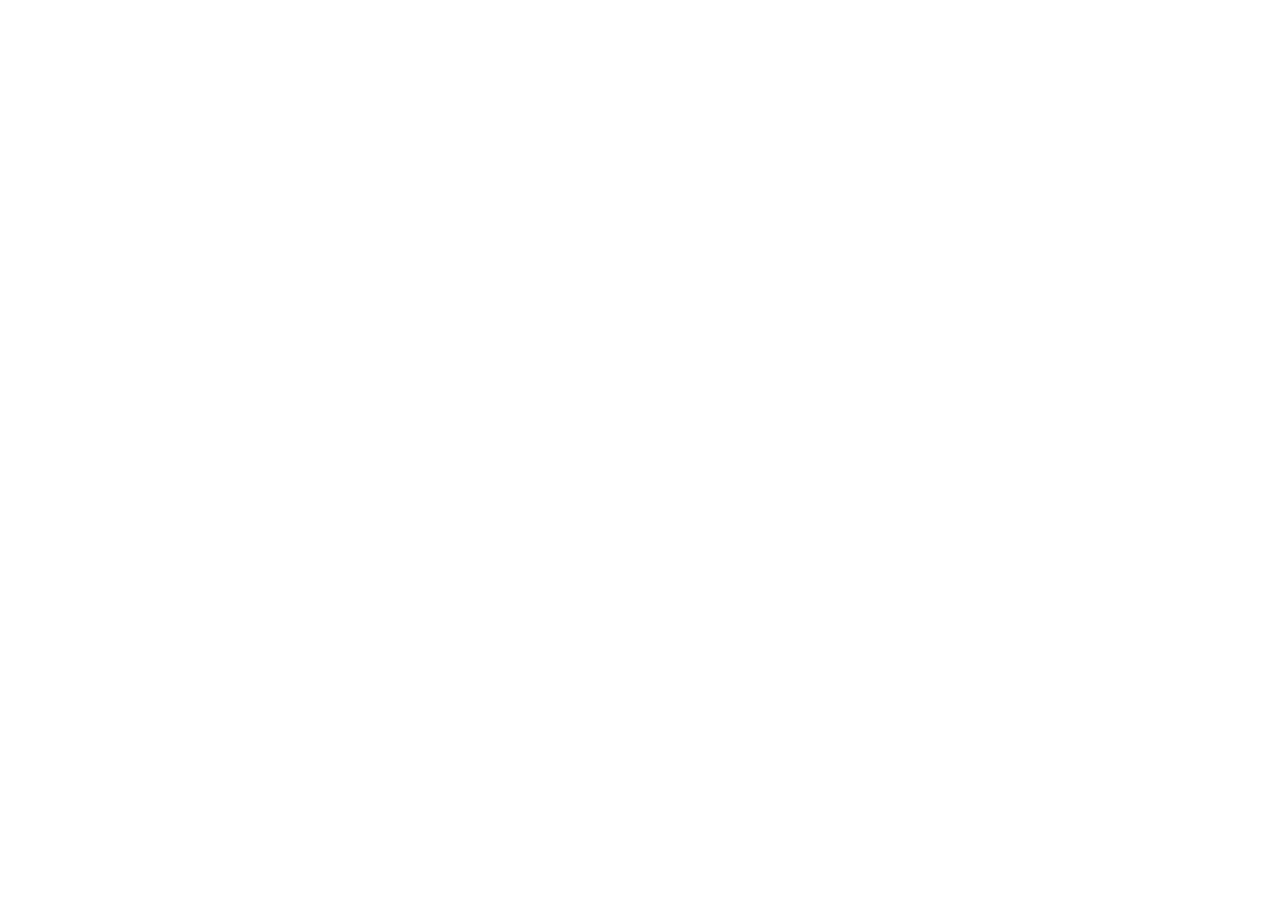
==== skills/landing-builder/context/landing.html @ 152209fa "v2.0: DeepSeek/OpenRouter/Gemini LLM integration, 4-agent engine, 57 skills, desktop app Features: -" ====
<!DOCTYPE html>
<html lang="bg-BG">
<head>
    <meta charset="utf-8" />
    <meta name="viewport" content="width=device-width, initial-scale=1, viewport-fit=cover" />
    <title>Облачна платформа за деплой и хостване | Разработвайте, Преглеждайте, Публикувайте</title>
    <meta name="description" content="Модерна облачна платформа за разработка и деплой на уеб приложения. Глобална edge мрежа, автоматичен деплой и preview среди за вашия екип." />
    <link rel="preconnect" href="https://fonts.googleapis.com" />
    <link rel="preconnect" href="https://fonts.gstatic.com" crossorigin />
    <link href="https://fonts.googleapis.com/css2?family=Inter:wght@300;400;500;600;700;800;900&display=swap" rel="stylesheet" />
    <style>
        :root {
            --color-primary: #635BFF;
            --color-primary-hover: #4F46E5;
            --color-primary-light: #7C74FF;
            --color-dark: #0A2540;
            --color-dark-secondary: #0D2F52;
            --color-text: #1A1A2E;
            --color-text-secondary: #5A6475;
            --color-text-light: #8893A7;
            --color-white: #FFFFFF;
            --color-off-white: #F6F9FC;
            --color-bg-light: #FAFBFC;
            --color-bg-gray: #F1F4F8;
            --color-border: #E2E8F0;
            --color-border-light: #EDF2F7;
            --color-success: #00D924;
            --color-gradient-1: #635BFF;
            --color-gradient-2: #A259FF;
            --color-gradient-3: #4CC9F0;
            --color-card-bg: #FFFFFF;
            --color-footer-bg: #0A2540;
            --color-footer-text: #ADBDCC;
            --shadow-sm: 0 1px 3px rgba(10, 37, 64, 0.06), 0 1px 2px rgba(10, 37, 64, 0.04);
            --shadow-md: 0 4px 16px rgba(10, 37, 64, 0.08), 0 2px 6px rgba(10, 37, 64, 0.04);
            --shadow-lg: 0 12px 40px rgba(10, 37, 64, 0.12), 0 4px 16px rgba(10, 37, 64, 0.06);
            --shadow-xl: 0 24px 60px rgba(10, 37, 64, 0.18), 0 8px 24px rgba(10, 37, 64, 0.08);
            --radius-sm: 6px;
            --radius-md: 10px;
            --radius-lg: 16px;
            --radius-xl: 24px;
            --radius-full: 9999px;
            --font-family: 'Inter', -apple-system, BlinkMacSystemFont, 'Segoe UI', Roboto, sans-serif;
            --transition-fast: 150ms cubic-bezier(0.4, 0, 0.2, 1);
            --transition-smooth: 250ms cubic-bezier(0.4, 0, 0.2, 1);
            --transition-bounce: 350ms cubic-bezier(0.34, 1.56, 0.64, 1);
        }

        *,
        *::before,
        *::after {
            box-sizing: border-box;
            margin: 0;
            padding: 0;
        }

        html {
            scroll-behavior: smooth;
            -webkit-font-smoothing: antialiased;
            -moz-osx-font-smoothing: grayscale;
        }

        body {
            font-family: var(--font-family);
            color: var(--color-text);
            background-color: var(--color-white);
            line-height: 1.6;
            overflow-x: hidden;
            font-size: 16px;
            font-weight: 400;
        }

        /* ============ NAVIGATION ============ */
        .nav {
            position: fixed;
            top: 0;
            left: 0;
            right: 0;
            z-index: 1000;
            background: rgba(255, 255, 255, 0.85);
            backdrop-filter: blur(20px);
            -webkit-backdrop-filter: blur(20px);
            border-bottom: 1px solid transparent;
            transition: all var(--transition-smooth);
            padding: 0 24px;
        }
        .nav.scrolled {
            border-bottom-color: var(--color-border-light);
            box-shadow: var(--shadow-sm);
        }
        .nav-inner {
            max-width: 1280px;
            margin: 0 auto;
            display: flex;
            align-items: center;
            justify-content: space-between;
            height: 64px;
        }
        .nav-logo {
            display: flex;
            align-items: center;
            gap: 10px;
            text-decoration: none;
            color: var(--color-dark);
            font-weight: 800;
            font-size: 1.35rem;
            letter-spacing: -0.02em;
        }
        .nav-logo-icon {
            width: 36px;
            height: 36px;
            background: linear-gradient(135deg, var(--color-gradient-1), var(--color-gradient-2));
            border-radius: var(--radius-sm);
            display: flex;
            align-items: center;
            justify-content: center;
            color: white;
            font-weight: 900;
            font-size: 1.1rem;
            box-shadow: 0 2px 8px rgba(99, 91, 255, 0.35);
        }
        .nav-links {
            display: flex;
            align-items: center;
            gap: 28px;
            list-style: none;
        }
        .nav-links a {
            text-decoration: none;
            color: var(--color-text-secondary);
            font-weight: 500;
            font-size: 0.925rem;
            transition: color var(--transition-fast);
            letter-spacing: -0.01em;
            position: relative;
        }
        .nav-links a:hover {
            color: var(--color-dark);
        }
        .nav-cta {
            display: flex;
            align-items: center;
            gap: 12px;
        }
        .btn {
            display: inline-flex;
            align-items: center;
            justify-content: center;
            gap: 8px;
            padding: 10px 22px;
            border-radius: var(--radius-full);
            font-family: var(--font-family);
            font-weight: 600;
            font-size: 0.9rem;
            letter-spacing: -0.01em;
            cursor: pointer;
            transition: all var(--transition-smooth);
            text-decoration: none;
            white-space: nowrap;
            border: none;
            outline: none;
            line-height: 1.4;
        }
        .btn-primary {
            background: var(--color-primary);
            color: var(--color-white);
            box-shadow: 0 2px 12px rgba(99, 91, 255, 0.3);
        }
        .btn-primary:hover {
            background: var(--color-primary-hover);
            box-shadow: 0 4px 20px rgba(99, 91, 255, 0.45);
            transform: translateY(-1px);
        }
        .btn-ghost {
            background: transparent;
            color: var(--color-dark);
            border: 1.5px solid transparent;
        }
        .btn-ghost:hover {
            background: var(--color-bg-gray);
            border-color: var(--color-border);
        }
        .btn-outline {
            background: transparent;
            color: var(--color-dark);
            border: 1.5px solid var(--color-border);
        }
        .btn-outline:hover {
            border-color: var(--color-dark);
            background: var(--color-bg-gray);
        }
        .btn-lg {
            padding: 14px 32px;
            font-size: 1rem;
            border-radius: var(--radius-full);
        }
        .btn-white {
            background: var(--color-white);
            color: var(--color-dark);
            box-shadow: var(--shadow-md);
        }
        .btn-white:hover {
            box-shadow: var(--shadow-lg);
            transform: translateY(-1px);
        }

        /* Mobile nav */
        .mobile-menu-toggle {
            display: none;
            background: none;
            border: none;
            cursor: pointer;
            padding: 8px;
            color: var(--color-dark);
            z-index: 1001;
        }
        .mobile-menu-toggle span {
            display: block;
            width: 24px;
            height: 2px;
            background: var(--color-dark);
            margin: 5px 0;
            border-radius: 2px;
            transition: all var(--transition-smooth);
        }

        /* ============ HERO ============ */
        .hero {
            position: relative;
            padding: 140px 24px 100px;
            overflow: hidden;
            background: var(--color-white);
        }
        .hero-bg {
            position: absolute;
            top: -200px;
            right: -300px;
            width: 900px;
            height: 900px;
            border-radius: 50%;
            background: radial-gradient(circle at center, rgba(99, 91, 255, 0.06) 0%, rgba(162, 89, 255, 0.03) 40%, transparent 70%);
            pointer-events: none;
        }
        .hero-bg-2 {
            position: absolute;
            bottom: -150px;
            left: -200px;
            width: 600px;
            height: 600px;
            border-radius: 50%;
            background: radial-gradient(circle at center, rgba(76, 201, 240, 0.05) 0%, transparent 65%);
            pointer-events: none;
        }
        .hero-inner {
            max-width: 1100px;
            margin: 0 auto;
            position: relative;
            z-index: 1;
            text-align: center;
        }
        .hero-badge {
            display: inline-flex;
            align-items: center;
            gap: 8px;
            background: var(--color-bg-gray);
            border: 1px solid var(--color-border-light);
            border-radius: var(--radius-full);
            padding: 8px 18px;
            font-size: 0.85rem;
            font-weight: 500;
            color: var(--color-text-secondary);
            margin-bottom: 28px;
            animation: fadeInUp 0.6s ease-out;
            letter-spacing: -0.01em;
        }
        .hero-badge-dot {
            width: 8px;
            height: 8px;
            border-radius: 50%;
            background: var(--color-success);
            animation: pulse-dot 2s infinite;
        }
        @keyframes pulse-dot {
            0%,
            100% {
                box-shadow: 0 0 0 0 rgba(0, 217, 36, 0.5);
            }
            50% {
                box-shadow: 0 0 0 10px rgba(0, 217, 36, 0);
            }
        }
        .hero-title {
            font-size: clamp(2.5rem, 5.5vw, 4.5rem);
            font-weight: 900;
            letter-spacing: -0.03em;
            line-height: 1.08;
            color: var(--color-dark);
            margin-bottom: 24px;
            animation: fadeInUp 0.7s ease-out 0.05s both;
        }
        .hero-title-gradient {
            background: linear-gradient(135deg, var(--color-gradient-1) 0%, var(--color-gradient-2) 100%);
            -webkit-background-clip: text;
            -webkit-text-fill-color: transparent;
            background-clip: text;
        }
        .hero-subtitle {
            font-size: clamp(1.1rem, 2vw, 1.35rem);
            color: var(--color-text-secondary);
            max-width: 650px;
            margin: 0 auto 36px;
            font-weight: 400;
            line-height: 1.55;
            animation: fadeInUp 0.7s ease-out 0.1s both;
            letter-spacing: -0.01em;
        }
        .hero-actions {
            display: flex;
            align-items: center;
            justify-content: center;
            gap: 14px;
            flex-wrap: wrap;
            animation: fadeInUp 0.7s ease-out 0.15s both;
        }
        .hero-visual {
            margin-top: 64px;
            animation: fadeInUp 0.8s ease-out 0.2s both;
            position: relative;
        }
        .hero-card {
            background: var(--color-white);
            border: 1px solid var(--color-border-light);
            border-radius: var(--radius-lg);
            box-shadow: var(--shadow-xl);
            padding: 0;
            overflow: hidden;
            max-width: 820px;
            margin: 0 auto;
        }
        .hero-card-bar {
            background: var(--color-bg-gray);
            padding: 14px 20px;
            display: flex;
            align-items: center;
            gap: 8px;
            border-bottom: 1px solid var(--color-border-light);
        }
        .hero-card-dot {
            width: 11px;
            height
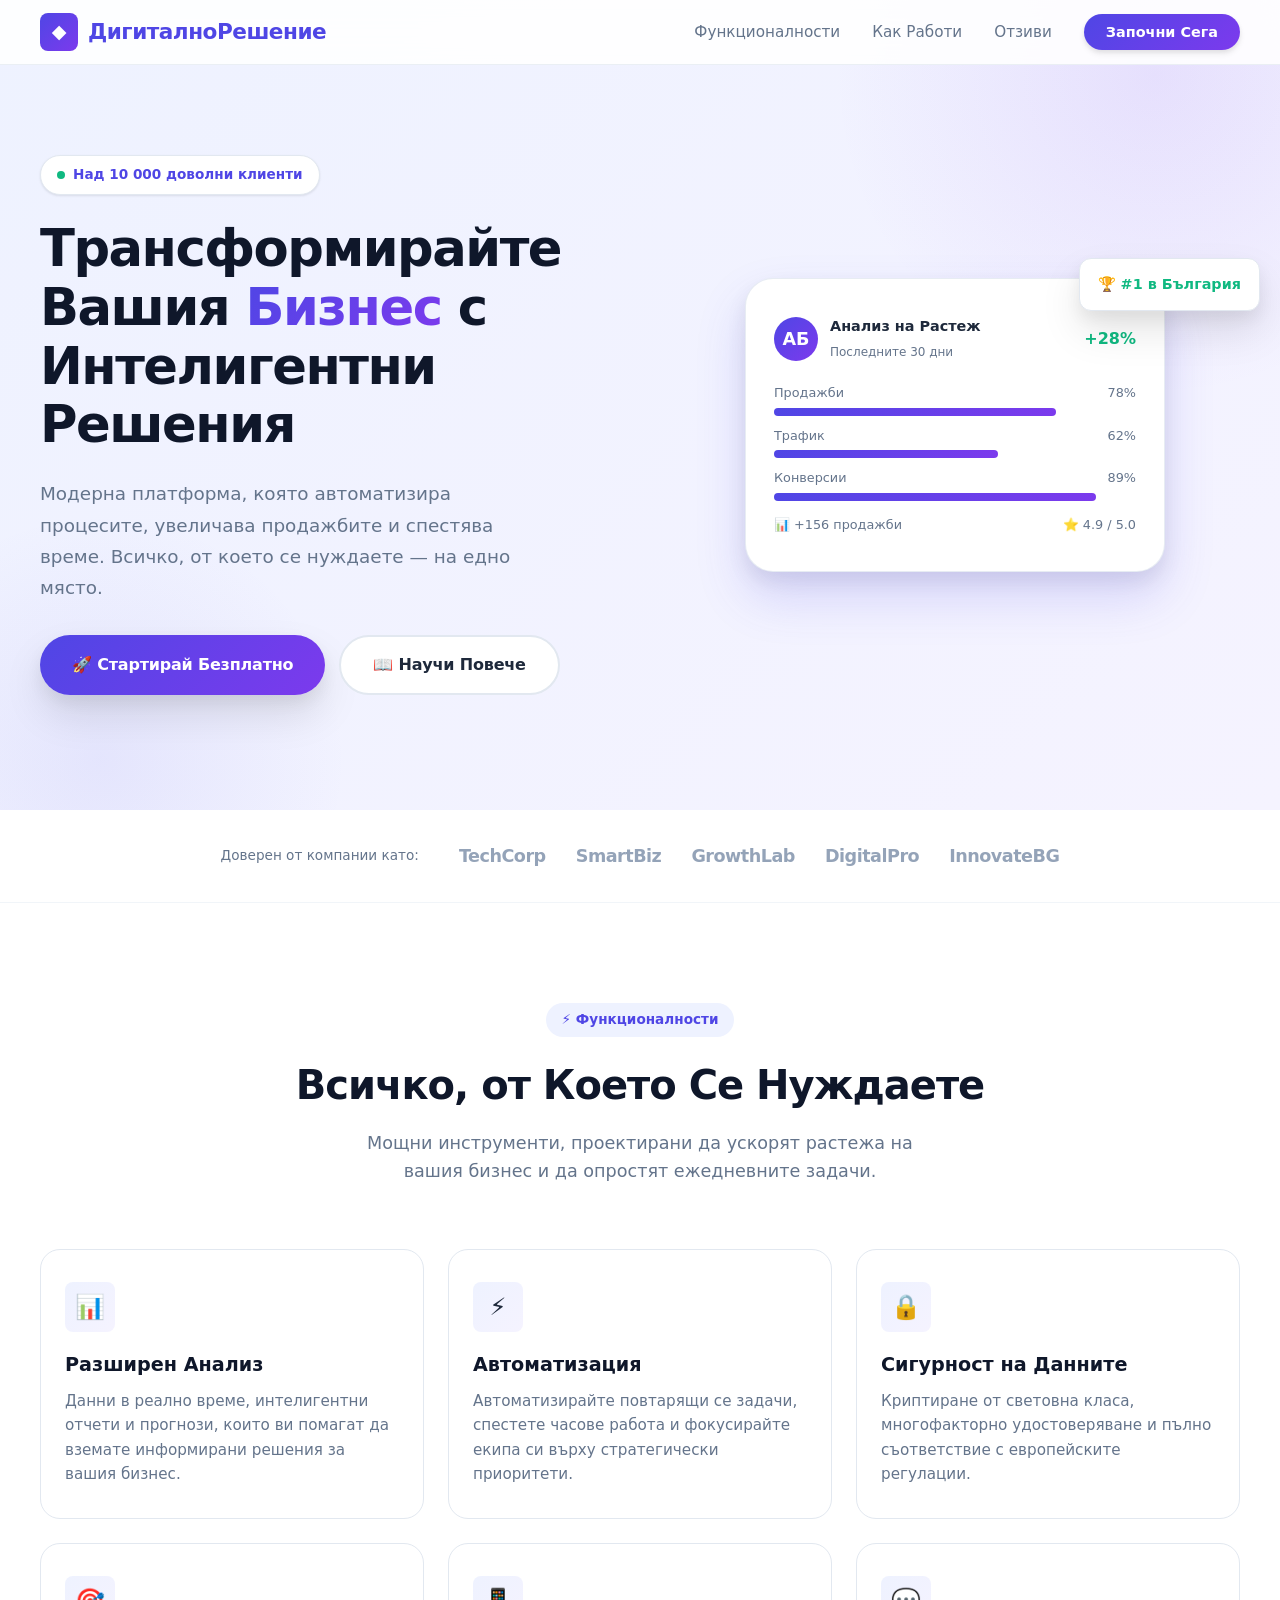
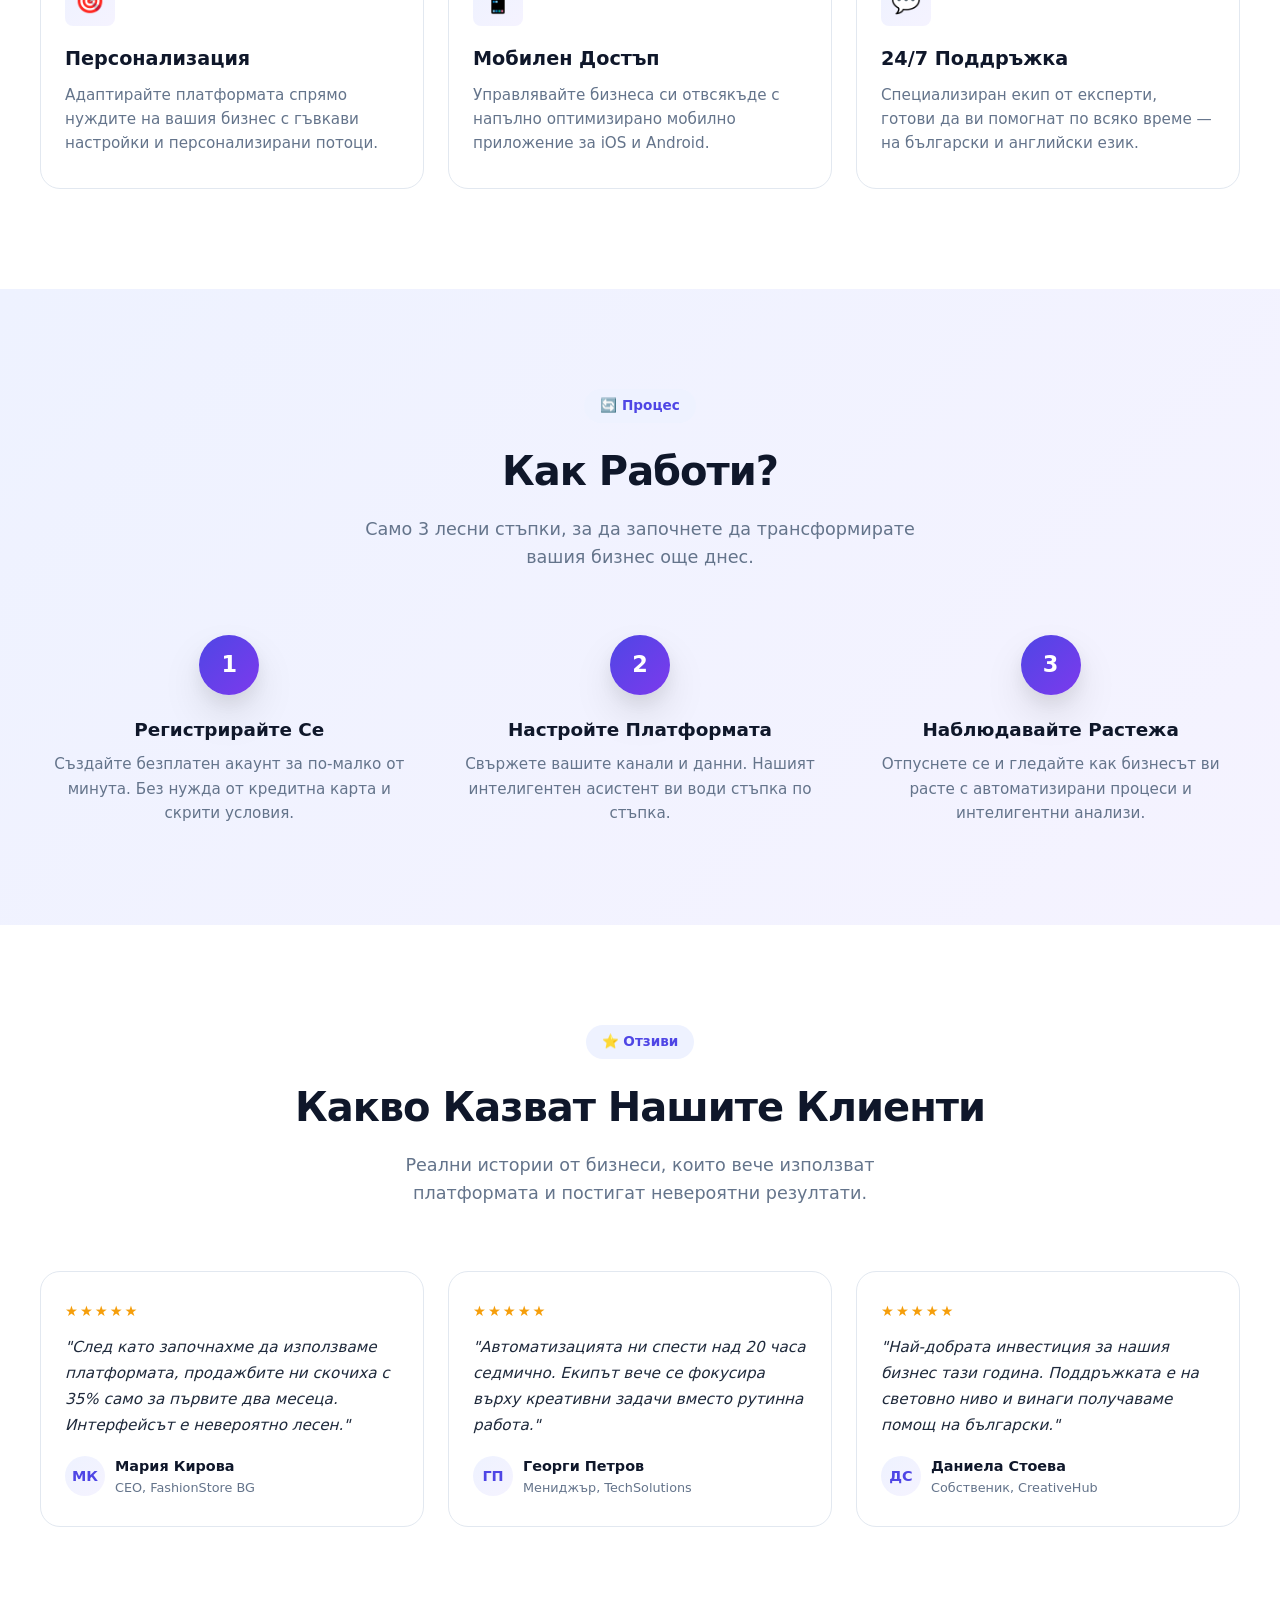
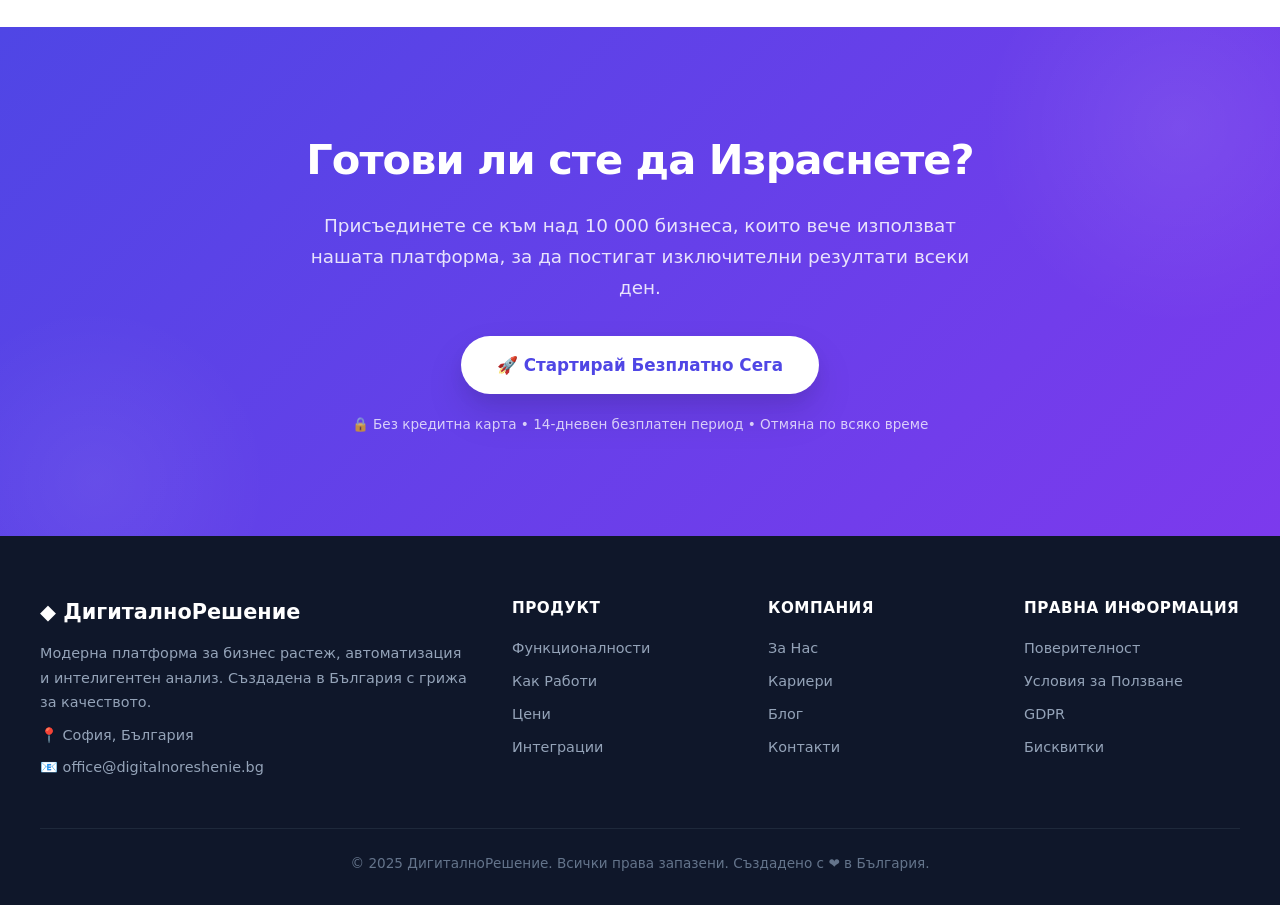
==== commit c2dd1274: "fix: file saving works for any path, spinner stops after Done, debug removed" ====
--- a/skills/landing-builder/context/landing.html
+++ b/skills/landing-builder/context/landing.html
@@ -1,351 +1,1294 @@
-
 <!DOCTYPE html>
-<html lang="bg-BG">
+<html lang="bg">
 <head>
-    <meta charset="utf-8" />
-    <meta name="viewport" content="width=device-width, initial-scale=1, viewport-fit=cover" />
-    <title>Облачна платформа за деплой и хостване | Разработвайте, Преглеждайте, Публикувайте</title>
-    <meta name="description" content="Модерна облачна платформа за разработка и деплой на уеб приложения. Глобална edge мрежа, автоматичен деплой и preview среди за вашия екип." />
-    <link rel="preconnect" href="https://fonts.googleapis.com" />
-    <link rel="preconnect" href="https://fonts.gstatic.com" crossorigin />
-    <link href="https://fonts.googleapis.com/css2?family=Inter:wght@300;400;500;600;700;800;900&display=swap" rel="stylesheet" />
+    <meta charset="UTF-8">
+    <meta name="viewport" content="width=device-width, initial-scale=1.0">
+    <title>Дигитално Решение - Трансформирайте Вашия Бизнес</title>
     <style>
         :root {
-            --color-primary: #635BFF;
-            --color-primary-hover: #4F46E5;
-            --color-primary-light: #7C74FF;
-            --color-dark: #0A2540;
-            --color-dark-secondary: #0D2F52;
-            --color-text: #1A1A2E;
-            --color-text-secondary: #5A6475;
-            --color-text-light: #8893A7;
-            --color-white: #FFFFFF;
-            --color-off-white: #F6F9FC;
-            --color-bg-light: #FAFBFC;
-            --color-bg-gray: #F1F4F8;
-            --color-border: #E2E8F0;
-            --color-border-light: #EDF2F7;
-            --color-success: #00D924;
-            --color-gradient-1: #635BFF;
-            --color-gradient-2: #A259FF;
-            --color-gradient-3: #4CC9F0;
-            --color-card-bg: #FFFFFF;
-            --color-footer-bg: #0A2540;
-            --color-footer-text: #ADBDCC;
-            --shadow-sm: 0 1px 3px rgba(10, 37, 64, 0.06), 0 1px 2px rgba(10, 37, 64, 0.04);
-            --shadow-md: 0 4px 16px rgba(10, 37, 64, 0.08), 0 2px 6px rgba(10, 37, 64, 0.04);
-            --shadow-lg: 0 12px 40px rgba(10, 37, 64, 0.12), 0 4px 16px rgba(10, 37, 64, 0.06);
-            --shadow-xl: 0 24px 60px rgba(10, 37, 64, 0.18), 0 8px 24px rgba(10, 37, 64, 0.08);
-            --radius-sm: 6px;
-            --radius-md: 10px;
-            --radius-lg: 16px;
-            --radius-xl: 24px;
-            --radius-full: 9999px;
-            --font-family: 'Inter', -apple-system, BlinkMacSystemFont, 'Segoe UI', Roboto, sans-serif;
-            --transition-fast: 150ms cubic-bezier(0.4, 0, 0.2, 1);
-            --transition-smooth: 250ms cubic-bezier(0.4, 0, 0.2, 1);
-            --transition-bounce: 350ms cubic-bezier(0.34, 1.56, 0.64, 1);
-        }
-
-        *,
-        *::before,
-        *::after {
-            box-sizing: border-box;
+            --primary: #4F46E5;
+            --primary-dark: #3730A3;
+            --secondary: #7C3AED;
+            --accent: #F59E0B;
+            --dark: #1E293B;
+            --gray: #64748B;
+            --light-gray: #F1F5F9;
+            --white: #FFFFFF;
+            --gradient: linear-gradient(135deg, #4F46E5 0%, #7C3AED 100%);
+            --gradient-light: linear-gradient(135deg, #EEF2FF 0%, #F5F3FF 100%);
+            --shadow-sm: 0 1px 3px rgba(0, 0, 0, 0.06), 0 1px 2px rgba(0, 0, 0, 0.04);
+            --shadow-md: 0 4px 6px rgba(0, 0, 0, 0.07), 0 2px 4px rgba(0, 0, 0, 0.06);
+            --shadow-lg: 0 20px 40px rgba(0, 0, 0, 0.10), 0 8px 16px rgba(0, 0, 0, 0.06);
+            --shadow-xl: 0 25px 50px rgba(79, 70, 229, 0.18), 0 10px 20px rgba(0, 0, 0, 0.08);
+            --radius-sm: 8px;
+            --radius-md: 12px;
+            --radius-lg: 20px;
+            --radius-xl: 28px;
+            --transition: all 0.3s cubic-bezier(0.4, 0, 0.2, 1);
+        }
+
+        * {
             margin: 0;
             padding: 0;
+            box-sizing: border-box;
         }
 
         html {
             scroll-behavior: smooth;
+            font-size: 16px;
+        }
+
+        body {
+            font-family: 'Inter', 'Segoe UI', system-ui, -apple-system, BlinkMacSystemFont, sans-serif;
+            color: var(--dark);
+            background-color: var(--white);
+            line-height: 1.6;
             -webkit-font-smoothing: antialiased;
             -moz-osx-font-smoothing: grayscale;
-        }
-
-        body {
-            font-family: var(--font-family);
-            color: var(--color-text);
-            background-color: var(--color-white);
-            line-height: 1.6;
             overflow-x: hidden;
-            font-size: 16px;
-            font-weight: 400;
-        }
-
-        /* ============ NAVIGATION ============ */
+        }
+
+        /* ========== NAVIGATION ========== */
         .nav {
             position: fixed;
             top: 0;
             left: 0;
             right: 0;
             z-index: 1000;
-            background: rgba(255, 255, 255, 0.85);
+            background: rgba(255, 255, 255, 0.88);
             backdrop-filter: blur(20px);
             -webkit-backdrop-filter: blur(20px);
-            border-bottom: 1px solid transparent;
-            transition: all var(--transition-smooth);
-            padding: 0 24px;
-        }
+            border-bottom: 1px solid rgba(226, 232, 240, 0.7);
+            transition: var(--transition);
+            padding: 0 16px;
+        }
+
         .nav.scrolled {
-            border-bottom-color: var(--color-border-light);
-            box-shadow: var(--shadow-sm);
-        }
+            box-shadow: var(--shadow-md);
+            background: rgba(255, 255, 255, 0.96);
+        }
+
         .nav-inner {
-            max-width: 1280px;
+            max-width: 1200px;
             margin: 0 auto;
             display: flex;
             align-items: center;
             justify-content: space-between;
             height: 64px;
         }
+
         .nav-logo {
             display: flex;
             align-items: center;
             gap: 10px;
-            text-decoration: none;
-            color: var(--color-dark);
             font-weight: 800;
             font-size: 1.35rem;
-            letter-spacing: -0.02em;
-        }
-        .nav-logo-icon {
-            width: 36px;
-            height: 36px;
-            background: linear-gradient(135deg, var(--color-gradient-1), var(--color-gradient-2));
+            color: var(--primary);
+            text-decoration: none;
+            letter-spacing: -0.5px;
+            white-space: nowrap;
+        }
+
+        .nav-logo .logo-icon {
+            width: 38px;
+            height: 38px;
+            background: var(--gradient);
             border-radius: var(--radius-sm);
             display: flex;
             align-items: center;
             justify-content: center;
             color: white;
-            font-weight: 900;
-            font-size: 1.1rem;
-            box-shadow: 0 2px 8px rgba(99, 91, 255, 0.35);
-        }
+            font-size: 1.2rem;
+            flex-shrink: 0;
+        }
+
         .nav-links {
             display: flex;
             align-items: center;
-            gap: 28px;
+            gap: 32px;
             list-style: none;
         }
+
         .nav-links a {
             text-decoration: none;
-            color: var(--color-text-secondary);
+            color: var(--gray);
             font-weight: 500;
-            font-size: 0.925rem;
-            transition: color var(--transition-fast);
-            letter-spacing: -0.01em;
+            font-size: 0.95rem;
+            transition: var(--transition);
             position: relative;
-        }
+            padding: 4px 0;
+        }
+
+        .nav-links a::after {
+            content: '';
+            position: absolute;
+            bottom: -2px;
+            left: 0;
+            width: 0;
+            height: 2px;
+            background: var(--primary);
+            border-radius: 2px;
+            transition: width 0.3s ease;
+        }
+
         .nav-links a:hover {
-            color: var(--color-dark);
-        }
+            color: var(--primary);
+        }
+        .nav-links a:hover::after {
+            width: 100%;
+        }
+
         .nav-cta {
-            display: flex;
-            align-items: center;
-            gap: 12px;
-        }
-        .btn {
-            display: inline-flex;
-            align-items: center;
-            justify-content: center;
-            gap: 8px;
-            padding: 10px 22px;
-            border-radius: var(--radius-full);
-            font-family: var(--font-family);
-            font-weight: 600;
-            font-size: 0.9rem;
-            letter-spacing: -0.01em;
+            background: var(--gradient);
+            color: var(--white) !important;
+            padding: 10px 22px !important;
+            border-radius: 50px !important;
+            font-weight: 600 !important;
+            transition: var(--transition) !important;
+            box-shadow: var(--shadow-md);
+            white-space: nowrap;
+            text-decoration: none;
+            font-size: 0.9rem !important;
+        }
+        .nav-cta::after {
+            display: none !important;
+        }
+        .nav-cta:hover {
+            transform: translateY(-2px);
+            box-shadow: var(--shadow-xl);
+            color: var(--white) !important;
+        }
+
+        /* Mobile menu */
+        .hamburger {
+            display: none;
+            flex-direction: column;
+            gap: 5px;
             cursor: pointer;
-            transition: all var(--transition-smooth);
-            text-decoration: none;
-            white-space: nowrap;
-            border: none;
-            outline: none;
-            line-height: 1.4;
-        }
-        .btn-primary {
-            background: var(--color-primary);
-            color: var(--color-white);
-            box-shadow: 0 2px 12px rgba(99, 91, 255, 0.3);
-        }
-        .btn-primary:hover {
-            background: var(--color-primary-hover);
-            box-shadow: 0 4px 20px rgba(99, 91, 255, 0.45);
-            transform: translateY(-1px);
-        }
-        .btn-ghost {
-            background: transparent;
-            color: var(--color-dark);
-            border: 1.5px solid transparent;
-        }
-        .btn-ghost:hover {
-            background: var(--color-bg-gray);
-            border-color: var(--color-border);
-        }
-        .btn-outline {
-            background: transparent;
-            color: var(--color-dark);
-            border: 1.5px solid var(--color-border);
-        }
-        .btn-outline:hover {
-            border-color: var(--color-dark);
-            background: var(--color-bg-gray);
-        }
-        .btn-lg {
-            padding: 14px 32px;
-            font-size: 1rem;
-            border-radius: var(--radius-full);
-        }
-        .btn-white {
-            background: var(--color-white);
-            color: var(--color-dark);
-            box-shadow: var(--shadow-md);
-        }
-        .btn-white:hover {
-            box-shadow: var(--shadow-lg);
-            transform: translateY(-1px);
-        }
-
-        /* Mobile nav */
-        .mobile-menu-toggle {
-            display: none;
             background: none;
             border: none;
-            cursor: pointer;
             padding: 8px;
-            color: var(--color-dark);
             z-index: 1001;
         }
-        .mobile-menu-toggle span {
+
+        .hamburger span {
             display: block;
-            width: 24px;
-            height: 2px;
-            background: var(--color-dark);
-            margin: 5px 0;
-            border-radius: 2px;
-            transition: all var(--transition-smooth);
-        }
-
-        /* ============ HERO ============ */
+            width: 26px;
+            height: 2.5px;
+            background: var(--dark);
+            border-radius: 3px;
+            transition: var(--transition);
+        }
+
+        .hamburger.active span:nth-child(1) {
+            transform: rotate(45deg) translate(5px, 5px);
+        }
+        .hamburger.active span:nth-child(2) {
+            opacity: 0;
+        }
+        .hamburger.active span:nth-child(3) {
+            transform: rotate(-45deg) translate(5px, -5px);
+        }
+
+        /* ========== HERO SECTION ========== */
         .hero {
+            padding: 140px 16px 100px;
+            background: var(--gradient-light);
             position: relative;
-            padding: 140px 24px 100px;
             overflow: hidden;
-            background: var(--color-white);
-        }
-        .hero-bg {
+            min-height: 90vh;
+            display: flex;
+            align-items: center;
+        }
+
+        .hero::before {
+            content: '';
             position: absolute;
-            top: -200px;
-            right: -300px;
-            width: 900px;
-            height: 900px;
+            top: -250px;
+            right: -200px;
+            width: 650px;
+            height: 650px;
+            background: radial-gradient(circle, rgba(124, 58, 237, 0.10) 0%, transparent 70%);
             border-radius: 50%;
-            background: radial-gradient(circle at center, rgba(99, 91, 255, 0.06) 0%, rgba(162, 89, 255, 0.03) 40%, transparent 70%);
             pointer-events: none;
         }
-        .hero-bg-2 {
+        .hero::after {
+            content: '';
             position: absolute;
-            bottom: -150px;
-            left: -200px;
-            width: 600px;
-            height: 600px;
+            bottom: -200px;
+            left: -150px;
+            width: 500px;
+            height: 500px;
+            background: radial-gradient(circle, rgba(79, 70, 229, 0.08) 0%, transparent 70%);
             border-radius: 50%;
-            background: radial-gradient(circle at center, rgba(76, 201, 240, 0.05) 0%, transparent 65%);
             pointer-events: none;
         }
+
         .hero-inner {
-            max-width: 1100px;
+            max-width: 1200px;
             margin: 0 auto;
+            display: grid;
+            grid-template-columns: 1fr 1fr;
+            gap: 60px;
+            align-items: center;
             position: relative;
             z-index: 1;
-            text-align: center;
-        }
+        }
+
+        .hero-text {
+            display: flex;
+            flex-direction: column;
+            gap: 24px;
+        }
+
         .hero-badge {
             display: inline-flex;
             align-items: center;
             gap: 8px;
-            background: var(--color-bg-gray);
-            border: 1px solid var(--color-border-light);
-            border-radius: var(--radius-full);
-            padding: 8px 18px;
+            background: var(--white);
+            border: 1px solid #E2E8F0;
+            padding: 8px 16px;
+            border-radius: 50px;
             font-size: 0.85rem;
-            font-weight: 500;
-            color: var(--color-text-secondary);
-            margin-bottom: 28px;
-            animation: fadeInUp 0.6s ease-out;
-            letter-spacing: -0.01em;
-        }
-        .hero-badge-dot {
+            font-weight: 600;
+            color: var(--primary);
+            width: fit-content;
+            box-shadow: var(--shadow-sm);
+        }
+
+        .hero-badge .badge-dot {
             width: 8px;
             height: 8px;
+            background: #10B981;
             border-radius: 50%;
-            background: var(--color-success);
             animation: pulse-dot 2s infinite;
         }
+
         @keyframes pulse-dot {
             0%,
             100% {
-                box-shadow: 0 0 0 0 rgba(0, 217, 36, 0.5);
+                box-shadow: 0 0 0 0 rgba(16, 185, 129, 0.5);
             }
             50% {
-                box-shadow: 0 0 0 10px rgba(0, 217, 36, 0);
-            }
-        }
-        .hero-title {
-            font-size: clamp(2.5rem, 5.5vw, 4.5rem);
-            font-weight: 900;
-            letter-spacing: -0.03em;
-            line-height: 1.08;
-            color: var(--color-dark);
-            margin-bottom: 24px;
-            animation: fadeInUp 0.7s ease-out 0.05s both;
-        }
-        .hero-title-gradient {
-            background: linear-gradient(135deg, var(--color-gradient-1) 0%, var(--color-gradient-2) 100%);
+                box-shadow: 0 0 0 10px rgba(16, 185, 129, 0);
+            }
+        }
+
+        .hero h1 {
+            font-size: 3.2rem;
+            font-weight: 800;
+            line-height: 1.15;
+            letter-spacing: -1.5px;
+            color: #0F172A;
+        }
+
+        .hero h1 .highlight {
+            background: var(--gradient);
             -webkit-background-clip: text;
             -webkit-text-fill-color: transparent;
             background-clip: text;
         }
-        .hero-subtitle {
-            font-size: clamp(1.1rem, 2vw, 1.35rem);
-            color: var(--color-text-secondary);
-            max-width: 650px;
-            margin: 0 auto 36px;
-            font-weight: 400;
-            line-height: 1.55;
-            animation: fadeInUp 0.7s ease-out 0.1s both;
-            letter-spacing: -0.01em;
-        }
-        .hero-actions {
-            display: flex;
-            align-items: center;
-            justify-content: center;
+
+        .hero p {
+            font-size: 1.15rem;
+            color: var(--gray);
+            line-height: 1.7;
+            max-width: 480px;
+        }
+
+        .hero-buttons {
+            display: flex;
             gap: 14px;
             flex-wrap: wrap;
-            animation: fadeInUp 0.7s ease-out 0.15s both;
-        }
+            margin-top: 8px;
+        }
+
+        .btn-primary {
+            background: var(--gradient);
+            color: var(--white);
+            padding: 15px 32px;
+            border-radius: 50px;
+            font-weight: 700;
+            font-size: 1rem;
+            text-decoration: none;
+            display: inline-flex;
+            align-items: center;
+            gap: 8px;
+            border: none;
+            cursor: pointer;
+            transition: var(--transition);
+            box-shadow: var(--shadow-lg);
+            white-space: nowrap;
+            letter-spacing: -0.2px;
+        }
+        .btn-primary:hover {
+            transform: translateY(-3px);
+            box-shadow: var(--shadow-xl);
+        }
+
+        .btn-secondary {
+            background: var(--white);
+            color: var(--dark);
+            padding: 15px 32px;
+            border-radius: 50px;
+            font-weight: 600;
+            font-size: 1rem;
+            text-decoration: none;
+            display: inline-flex;
+            align-items: center;
+            gap: 8px;
+            border: 2px solid #E2E8F0;
+            cursor: pointer;
+            transition: var(--transition);
+            white-space: nowrap;
+            letter-spacing: -0.2px;
+        }
+        .btn-secondary:hover {
+            border-color: var(--primary);
+            color: var(--primary);
+            transform: translateY(-2px);
+            box-shadow: var(--shadow-md);
+        }
+
         .hero-visual {
-            margin-top: 64px;
-            animation: fadeInUp 0.8s ease-out 0.2s both;
+            display: flex;
+            align-items: center;
+            justify-content: center;
             position: relative;
         }
+
         .hero-card {
-            background: var(--color-white);
-            border: 1px solid var(--color-border-light);
+            background: var(--white);
+            border-radius: var(--radius-xl);
+            padding: 36px 28px;
+            box-shadow: var(--shadow-xl);
+            width: 100%;
+            max-width: 420px;
+            border: 1px solid rgba(226, 232, 240, 0.8);
+            position: relative;
+        }
+
+        .hero-card .card-header {
+            display: flex;
+            align-items: center;
+            gap: 12px;
+            margin-bottom: 20px;
+        }
+        .hero-card .card-avatar {
+            width: 44px;
+            height: 44px;
+            border-radius: 50%;
+            background: var(--gradient);
+            display: flex;
+            align-items: center;
+            justify-content: center;
+            color: white;
+            font-weight: 700;
+            font-size: 1.1rem;
+        }
+        .hero-card .card-stars {
+            color: #F59E0B;
+            font-size: 0.9rem;
+            letter-spacing: 2px;
+        }
+        .hero-card .card-bar {
+            height: 8px;
+            background: #E2E8F0;
+            border-radius: 4px;
+            margin-bottom: 10px;
+        }
+        .hero-card .card-bar.fill {
+            background: var(--gradient);
+            width: 78%;
+            border-radius: 4px;
+        }
+        .hero-card .card-bar.fill2 {
+            background: var(--gradient);
+            width: 62%;
+            border-radius: 4px;
+        }
+        .hero-card .card-bar.fill3 {
+            background: var(--gradient);
+            width: 89%;
+            border-radius: 4px;
+        }
+        .hero-card .card-row {
+            display: flex;
+            justify-content: space-between;
+            font-size: 0.8rem;
+            color: var(--gray);
+            margin-bottom: 4px;
+        }
+
+        .hero-float-badge {
+            position: absolute;
+            top: -20px;
+            right: -20px;
+            background: var(--white);
+            border-radius: var(--radius-md);
+            padding: 14px 18px;
+            box-shadow: var(--shadow-lg);
+            font-weight: 700;
+            font-size: 0.9rem;
+            color: #10B981;
+            display: flex;
+            align-items: center;
+            gap: 8px;
+            border: 1px solid #E2E8F0;
+        }
+
+        /* ========== TRUST BAR ========== */
+        .trust-bar {
+            padding: 32px 16px;
+            background: var(--white);
+            border-bottom: 1px solid #F1F5F9;
+        }
+        .trust-bar-inner {
+            max-width: 1100px;
+            margin: 0 auto;
+            display: flex;
+            align-items: center;
+            justify-content: center;
+            gap: 40px;
+            flex-wrap: wrap;
+        }
+        .trust-bar span {
+            font-size: 0.85rem;
+            color: var(--gray);
+            font-weight: 500;
+            white-space: nowrap;
+        }
+        .trust-bar .trust-logos {
+            display: flex;
+            gap: 30px;
+            align-items: center;
+            flex-wrap: wrap;
+            justify-content: center;
+        }
+        .trust-bar .trust-logos .tl {
+            font-weight: 700;
+            color: #94A3B8;
+            font-size: 1.1rem;
+            letter-spacing: -0.5px;
+            white-space: nowrap;
+        }
+
+        /* ========== FEATURES SECTION ========== */
+        .features {
+            padding: 100px 16px;
+            background: var(--white);
+        }
+        .features-inner {
+            max-width: 1200px;
+            margin: 0 auto;
+        }
+        .section-header {
+            text-align: center;
+            margin-bottom: 64px;
+        }
+        .section-header .section-tag {
+            display: inline-block;
+            background: #EEF2FF;
+            color: var(--primary);
+            padding: 6px 16px;
+            border-radius: 50px;
+            font-weight: 600;
+            font-size: 0.85rem;
+            margin-bottom: 16px;
+        }
+        .section-header h2 {
+            font-size: 2.5rem;
+            font-weight: 800;
+            letter-spacing: -1px;
+            color: #0F172A;
+            margin-bottom: 12px;
+        }
+        .section-header p {
+            color: var(--gray);
+            font-size: 1.1rem;
+            max-width: 560px;
+            margin: 0 auto;
+        }
+
+        .features-grid {
+            display: grid;
+            grid-template-columns: repeat(3, 1fr);
+            gap: 24px;
+        }
+        .feature-card {
+            background: var(--white);
+            border: 1px solid #E2E8F0;
             border-radius: var(--radius-lg);
-            box-shadow: var(--shadow-xl);
-            padding: 0;
+            padding: 32px 24px;
+            transition: var(--transition);
+            position: relative;
             overflow: hidden;
-            max-width: 820px;
+        }
+        .feature-card::before {
+            content: '';
+            position: absolute;
+            top: 0;
+            left: 0;
+            right: 0;
+            height: 3px;
+            background: var(--gradient);
+            transform: scaleX(0);
+            transform-origin: left;
+            transition: transform 0.4s ease;
+        }
+        .feature-card:hover::before {
+            transform: scaleX(1);
+        }
+        .feature-card:hover {
+            border-color: #C7D2FE;
+            box-shadow: var(--shadow-lg);
+            transform: translateY(-4px);
+        }
+        .feature-icon {
+            width: 50px;
+            height: 50px;
+            border-radius: var(--radius-sm);
+            background: var(--gradient-light);
+            display: flex;
+            align-items: center;
+            justify-content: center;
+            font-size: 1.5rem;
+            margin-bottom: 18px;
+        }
+        .feature-card h3 {
+            font-size: 1.2rem;
+            font-weight: 700;
+            margin-bottom: 8px;
+            color: #0F172A;
+        }
+        .feature-card p {
+            color: var(--gray);
+            font-size: 0.95rem;
+            line-height: 1.6;
+        }
+
+        /* ========== HOW IT WORKS ========== */
+        .how-it-works {
+            padding: 100px 16px;
+            background: var(--gradient-light);
+        }
+        .how-inner {
+            max-width: 1200px;
             margin: 0 auto;
         }
-        .hero-card-bar {
-            background: var(--color-bg-gray);
-            padding: 14px 20px;
-            display: flex;
+        .steps-grid {
+            display: grid;
+            grid-template-columns: repeat(3, 1fr);
+            gap: 32px;
+        }
+        .step-card {
+            text-align: center;
+            position: relative;
+            padding: 0 12px;
+        }
+        .step-number {
+            width: 60px;
+            height: 60px;
+            border-radius: 50%;
+            background: var(--gradient);
+            color: white;
+            font-weight: 800;
+            font-size: 1.4rem;
+            display: flex;
+            align-items: center;
+            justify-content: center;
+            margin: 0 auto 20px;
+            box-shadow: var(--shadow-lg);
+        }
+        .step-card h3 {
+            font-weight: 700;
+            font-size: 1.15rem;
+            margin-bottom: 8px;
+            color: #0F172A;
+        }
+        .step-card p {
+            color: var(--gray);
+            font-size: 0.95rem;
+            line-height: 1.6;
+        }
+        .step-connector {
+            display: none;
+        }
+
+        /* ========== TESTIMONIALS ========== */
+        .testimonials {
+            padding: 100px 16px;
+            background: var(--white);
+        }
+        .testimonials-inner {
+            max-width: 1200px;
+            margin: 0 auto;
+        }
+        .testimonials-grid {
+            display: grid;
+            grid-template-columns: repeat(3, 1fr);
+            gap: 24px;
+        }
+        .testimonial-card {
+            background: var(--white);
+            border: 1px solid #E2E8F0;
+            border-radius: var(--radius-lg);
+            padding: 28px 24px;
+            transition: var(--transition);
+        }
+        .testimonial-card:hover {
+            box-shadow: var(--shadow-lg);
+            border-color: #C7D2FE;
+        }
+        .testimonial-card .t-stars {
+            color: #F59E0B;
+            font-size: 0.9rem;
+            letter-spacing: 2px;
+            margin-bottom: 12px;
+        }
+        .testimonial-card p {
+            color: var(--dark);
+            font-size: 0.95rem;
+            line-height: 1.7;
+            margin-bottom: 16px;
+            font-style: italic;
+        }
+        .testimonial-card .t-author {
+            display: flex;
+            align-items: center;
+            gap: 10px;
+        }
+        .testimonial-card .t-avatar {
+            width: 40px;
+            height: 40px;
+            border-radius: 50%;
+            background: var(--gradient-light);
+            display: flex;
+            align-items: center;
+            justify-content: center;
+            font-weight: 700;
+            color: var(--primary);
+            font-size: 0.9rem;
+            flex-shrink: 0;
+        }
+        .testimonial-card .t-name {
+            font-weight: 700;
+            font-size: 0.9rem;
+            color: #0F172A;
+        }
+        .testimonial-card .t-role {
+            font-size: 0.8rem;
+            color: var(--gray);
+        }
+
+        /* ========== CTA SECTION ========== */
+        .cta-section {
+            padding: 100px 16px;
+            background: var(--gradient);
+            position: relative;
+            overflow: hidden;
+        }
+        .cta-section::before {
+            content: '';
+            position: absolute;
+            top: -100px;
+            right: -100px;
+            width: 400px;
+            height: 400px;
+            background: radial-gradient(circle, rgba(255, 255, 255, 0.08) 0%, transparent 70%);
+            border-radius: 50%;
+            pointer-events: none;
+        }
+        .cta-section::after {
+            content: '';
+            position: absolute;
+            bottom: -120px;
+            left: -80px;
+            width: 350px;
+            height: 350px;
+            background: radial-gradient(circle, rgba(255, 255, 255, 0.06) 0%, transparent 70%);
+            border-radius: 50%;
+            pointer-events: none;
+        }
+        .cta-inner {
+            max-width: 700px;
+            margin: 0 auto;
+            text-align: center;
+            position: relative;
+            z-index: 1;
+        }
+        .cta-inner h2 {
+            font-size: 2.6rem;
+            font-weight: 800;
+            color: white;
+            letter-spacing: -1px;
+            margin-bottom: 16px;
+        }
+        .cta-inner p {
+            color: rgba(255, 255, 255, 0.85);
+            font-size: 1.15rem;
+            margin-bottom: 32px;
+            line-height: 1.7;
+        }
+        .btn-white {
+            background: var(--white);
+            color: var(--primary);
+            padding: 16px 36px;
+            border-radius: 50px;
+            font-weight: 700;
+            font-size: 1.05rem;
+            text-decoration: none;
+            display: inline-flex;
             align-items: center;
             gap: 8px;
-            border-bottom: 1px solid var(--color-border-light);
-        }
-        .hero-card-dot {
-            width: 11px;
-            height+            transition: var(--transition);
+            box-shadow: var(--shadow-lg);
+            border: none;
+            cursor: pointer;
+            white-space: nowrap;
+        }
+        .btn-white:hover {
+            transform: translateY(-3px);
+            box-shadow: 0 30px 50px rgba(0, 0, 0, 0.2);
+        }
+        .cta-guarantee {
+            display: flex;
+            align-items: center;
+            justify-content: center;
+            gap: 8px;
+            margin-top: 20px;
+            color: rgba(255, 255, 255, 0.75);
+            font-size: 0.85rem;
+        }
+
+        /* ========== FOOTER ========== */
+        .footer {
+            padding: 60px 16px 30px;
+            background: #0F172A;
+            color: #CBD5E1;
+        }
+        .footer-inner {
+            max-width: 1200px;
+            margin: 0 auto;
+            display: grid;
+            grid-template-columns: 2fr 1fr 1fr 1fr;
+            gap: 40px;
+        }
+        .footer-col h4 {
+            color: white;
+            font-weight: 700;
+            margin-bottom: 16px;
+            font-size: 0.95rem;
+            letter-spacing: 0.5px;
+            text-transform: uppercase;
+        }
+        .footer-col a {
+            display: block;
+            color: #94A3B8;
+            text-decoration: none;
+            font-size: 0.9rem;
+            margin-bottom: 10px;
+            transition: var(--transition);
+        }
+        .footer-col a:hover {
+            color: white;
+        }
+        .footer-col p {
+            font-size: 0.9rem;
+            line-height: 1.7;
+            color: #94A3B8;
+            margin-bottom: 8px;
+        }
+        .footer-logo {
+            font-weight: 800;
+            font-size: 1.3rem;
+            color: white;
+            margin-bottom: 12px;
+            display: flex;
+            align-items: center;
+            gap: 8px;
+        }
+        .footer-bottom {
+            max-width: 1200px;
+            margin: 40px auto 0;
+            padding-top: 24px;
+            border-top: 1px solid #1E293B;
+            text-align: center;
+            font-size: 0.85rem;
+            color: #64748B;
+        }
+
+        /* ========== RESPONSIVE ========== */
+        @media (max-width: 1024px) {
+            .hero-inner {
+                grid-template-columns: 1fr;
+                gap: 40px;
+                text-align: center;
+            }
+            .hero-text {
+                align-items: center;
+            }
+            .hero h1 {
+                font-size: 2.6rem;
+            }
+            .hero p {
+                max-width: 100%;
+            }
+            .hero-visual {
+                order: -1;
+            }
+            .hero-card {
+                max-width: 340px;
+            }
+            .hero-float-badge {
+                right: 0;
+                top: -10px;
+            }
+            .features-grid {
+                grid-template-columns: repeat(2, 1fr);
+            }
+            .steps-grid {
+                grid-template-columns: repeat(2, 1fr);
+                gap: 24px;
+            }
+            .testimonials-grid {
+                grid-template-columns: repeat(2, 1fr);
+            }
+            .footer-inner {
+                grid-template-columns: 1fr 1fr;
+            }
+        }
+
+        @media (max-width: 768px) {
+            .nav-links {
+                position: fixed;
+                top: 0;
+                right: -100%;
+                width: 75%;
+                max-width: 320px;
+                height: 100vh;
+                background: white;
+                flex-direction: column;
+                padding: 90px 30px 30px;
+                gap: 24px;
+                box-shadow: var(--shadow-xl);
+                transition: right 0.4s ease;
+                z-index: 999;
+            }
+            .nav-links.active {
+                right: 0;
+            }
+            .nav-links a {
+                font-size: 1.05rem;
+            }
+            .hamburger {
+                display: flex;
+            }
+            .hero {
+                padding: 100px 16px 60px;
+                min-height: auto;
+            }
+            .hero h1 {
+                font-size: 2rem;
+            }
+            .hero p {
+                font-size: 1rem;
+            }
+            .hero-buttons {
+                flex-direction: column;
+                width: 100%;
+            }
+            .btn-primary,
+            .btn-secondary {
+                justify-content: center;
+                width: 100%;
+                text-align: center;
+            }
+            .hero-card {
+                max-width: 280px;
+                padding: 24px 18px;
+            }
+            .hero-float-badge {
+                font-size: 0.75rem;
+                padding: 10px 14px;
+                right: -5px;
+                top: -15px;
+            }
+            .features-grid {
+                grid-template-columns: 1fr;
+                gap: 16px;
+            }
+            .steps-grid {
+                grid-template-columns: 1fr;
+                gap: 20px;
+            }
+            .testimonials-grid {
+                grid-template-columns: 1fr;
+            }
+            .section-header h2 {
+                font-size: 1.8rem;
+            }
+            .cta-inner h2 {
+                font-size: 1.8rem;
+            }
+            .footer-inner {
+                grid-template-columns: 1fr;
+                gap: 28px;
+            }
+            .trust-bar-inner {
+                flex-direction: column;
+                gap: 16px;
+                text-align: center;
+            }
+            .trust-bar .trust-logos {
+                gap: 16px;
+            }
+        }
+
+        @media (max-width: 480px) {
+            .hero h1 {
+                font-size: 1.7rem;
+            }
+            .hero p {
+                font-size: 0.9rem;
+            }
+            .hero-card {
+                max-width: 240px;
+                padding: 18px 14px;
+            }
+            .hero-float-badge {
+                font-size: 0.7rem;
+                padding: 8px 10px;
+            }
+            .section-header h2 {
+                font-size: 1.5rem;
+            }
+            .btn-primary,
+            .btn-secondary {
+                padding: 13px 20px;
+                font-size: 0.9rem;
+            }
+            .nav-logo {
+                font-size: 1.1rem;
+            }
+            .nav-logo .logo-icon {
+                width: 30px;
+                height: 30px;
+                font-size: 1rem;
+            }
+        }
+
+        /* Overlay for mobile menu */
+        .nav-overlay {
+            display: none;
+            position: fixed;
+            top: 0;
+            left: 0;
+            width: 100%;
+            height: 100%;
+            background: rgba(0, 0, 0, 0.35);
+            z-index: 998;
+            transition: opacity 0.3s ease;
+        }
+        .nav-overlay.active {
+            display: block;
+        }
+    </style>
+</head>
+<body>
+
+    <!-- NAVIGATION -->
+    <nav class="nav" id="navbar">
+        <div class="nav-inner">
+            <a href="#" class="nav-logo">
+                <span class="logo-icon">◆</span> ДигиталноРешение
+            </a>
+            <ul class="nav-links" id="navLinks">
+                <li><a href="#features">Функционалности</a></li>
+                <li><a href="#how">Как Работи</a></li>
+                <li><a href="#testimonials">Отзиви</a></li>
+                <li><a href="#cta" class="nav-cta">Започни Сега</a></li>
+            </ul>
+            <button class="hamburger" id="hamburger" aria-label="Меню">
+                <span></span>
+                <span></span>
+                <span></span>
+            </button>
+        </div>
+    </nav>
+    <div class="nav-overlay" id="navOverlay"></div>
+
+    <!-- HERO SECTION -->
+    <section class="hero" id="hero">
+        <div class="hero-inner">
+            <div class="hero-text">
+                <div class="hero-badge">
+                    <span class="badge-dot"></span> Над 10 000 доволни клиенти
+                </div>
+                <h1>Трансформирайте Вашия <span class="highlight">Бизнес</span> с Интелигентни Решения</h1>
+                <p>Модерна платформа, която автоматизира процесите, увеличава продажбите и спестява време. Всичко, от което се нуждаете — на едно място.</p>
+                <div class="hero-buttons">
+                    <a href="#cta" class="btn-primary">🚀 Стартирай Безплатно</a>
+                    <a href="#features" class="btn-secondary">📖 Научи Повече</a>
+                </div>
+            </div>
+            <div class="hero-visual">
+                <div class="hero-card">
+                    <div class="card-header">
+                        <div class="card-avatar">АБ</div>
+                        <div>
+                            <strong style="display:block;font-size:0.9rem;">Анализ на Растеж</strong>
+                            <span style="font-size:0.75rem;color:#64748B;">Последните 30 дни</span>
+                        </div>
+                        <span style="margin-left:auto;font-weight:700;color:#10B981;">+28%</span>
+                    </div>
+                    <div class="card-row"><span>Продажби</span><span>78%</span></div>
+                    <div class="card-bar fill"></div>
+                    <div class="card-row"><span>Трафик</span><span>62%</span></div>
+                    <div class="card-bar fill2"></div>
+                    <div class="card-row"><span>Конверсии</span><span>89%</span></div>
+                    <div class="card-bar fill3"></div>
+                    <div style="margin-top:14px;display:flex;justify-content:space-between;font-size:0.8rem;color:#64748B;">
+                        <span>📊 +156 продажби</span><span>⭐ 4.9 / 5.0</span>
+                    </div>
+                </div>
+                <div class="hero-float-badge">🏆 #1 в България</div>
+            </div>
+        </div>
+    </section>
+
+    <!-- TRUST BAR -->
+    <div class="trust-bar">
+        <div class="trust-bar-inner">
+            <span>Доверен от компании като:</span>
+            <div class="trust-logos">
+                <span class="tl">TechCorp</span>
+                <span class="tl">SmartBiz</span>
+                <span class="tl">GrowthLab</span>
+                <span class="tl">DigitalPro</span>
+                <span class="tl">InnovateBG</span>
+            </div>
+        </div>
+    </div>
+
+    <!-- FEATURES SECTION -->
+    <section class="features" id="features">
+        <div class="features-inner">
+            <div class="section-header">
+                <span class="section-tag">⚡ Функционалности</span>
+                <h2>Всичко, от Което Се Нуждаете</h2>
+                <p>Мощни инструменти, проектирани да ускорят растежа на вашия бизнес и да опростят ежедневните задачи.</p>
+            </div>
+            <div class="features-grid">
+                <div class="feature-card">
+                    <div class="feature-icon">📊</div>
+                    <h3>Разширен Анализ</h3>
+                    <p>Данни в реално време, интелигентни отчети и прогнози, които ви помагат да вземате информирани решения за вашия бизнес.</p>
+                </div>
+                <div class="feature-card">
+                    <div class="feature-icon">⚡</div>
+                    <h3>Автоматизация</h3>
+                    <p>Автоматизирайте повтарящи се задачи, спестете часове работа и фокусирайте екипа си върху стратегически приоритети.</p>
+                </div>
+                <div class="feature-card">
+                    <div class="feature-icon">🔒</div>
+                    <h3>Сигурност на Данните</h3>
+                    <p>Криптиране от световна класа, многофакторно удостоверяване и пълно съответствие с европейските регулации.</p>
+                </div>
+                <div class="feature-card">
+                    <div class="feature-icon">🎯</div>
+                    <h3>Персонализация</h3>
+                    <p>Адаптирайте платформата спрямо нуждите на вашия бизнес с гъвкави настройки и персонализирани потоци.</p>
+                </div>
+                <div class="feature-card">
+                    <div class="feature-icon">📱</div>
+                    <h3>Мобилен Достъп</h3>
+                    <p>Управлявайте бизнеса си отвсякъде с напълно оптимизирано мобилно приложение за iOS и Android.</p>
+                </div>
+                <div class="feature-card">
+                    <div class="feature-icon">💬</div>
+                    <h3>24/7 Поддръжка</h3>
+                    <p>Специализиран екип от експерти, готови да ви помогнат по всяко време — на български и английски език.</p>
+                </div>
+            </div>
+        </div>
+    </section>
+
+    <!-- HOW IT WORKS -->
+    <section class="how-it-works" id="how">
+        <div class="how-inner">
+            <div class="section-header">
+                <span class="section-tag">🔄 Процес</span>
+                <h2>Как Работи?</h2>
+                <p>Само 3 лесни стъпки, за да започнете да трансформирате вашия бизнес още днес.</p>
+            </div>
+            <div class="steps-grid">
+                <div class="step-card">
+                    <div class="step-number">1</div>
+                    <h3>Регистрирайте Се</h3>
+                    <p>Създайте безплатен акаунт за по-малко от минута. Без нужда от кредитна карта и скрити условия.</p>
+                </div>
+                <div class="step-card">
+                    <div class="step-number">2</div>
+                    <h3>Настройте Платформата</h3>
+                    <p>Свържете вашите канали и данни. Нашият интелигентен асистент ви води стъпка по стъпка.</p>
+                </div>
+                <div class="step-card">
+                    <div class="step-number">3</div>
+                    <h3>Наблюдавайте Растежа</h3>
+                    <p>Отпуснете се и гледайте как бизнесът ви расте с автоматизирани процеси и интелигентни анализи.</p>
+                </div>
+            </div>
+        </div>
+    </section>
+
+    <!-- TESTIMONIALS -->
+    <section class="testimonials" id="testimonials">
+        <div class="testimonials-inner">
+            <div class="section-header">
+                <span class="section-tag">⭐ Отзиви</span>
+                <h2>Какво Казват Нашите Клиенти</h2>
+                <p>Реални истории от бизнеси, които вече използват платформата и постигат невероятни резултати.</p>
+            </div>
+            <div class="testimonials-grid">
+                <div class="testimonial-card">
+                    <div class="t-stars">★★★★★</div>
+                    <p>"След като започнахме да използваме платформата, продажбите ни скочиха с 35% само за първите два месеца. Интерфейсът е невероятно лесен."</p>
+                    <div class="t-author">
+                        <div class="t-avatar">МК</div>
+                        <div>
+                            <div class="t-name">Мария Кирова</div>
+                            <div class="t-role">CEO, FashionStore BG</div>
+                        </div>
+                    </div>
+                </div>
+                <div class="testimonial-card">
+                    <div class="t-stars">★★★★★</div>
+                    <p>"Автоматизацията ни спести над 20 часа седмично. Екипът вече се фокусира върху креативни задачи вместо рутинна работа."</p>
+                    <div class="t-author">
+                        <div class="t-avatar">ГП</div>
+                        <div>
+                            <div class="t-name">Георги Петров</div>
+                            <div class="t-role">Мениджър, TechSolutions</div>
+                        </div>
+                    </div>
+                </div>
+                <div class="testimonial-card">
+                    <div class="t-stars">★★★★★</div>
+                    <p>"Най-добрата инвестиция за нашия бизнес тази година. Поддръжката е на световно ниво и винаги получаваме помощ на български."</p>
+                    <div class="t-author">
+                        <div class="t-avatar">ДС</div>
+                        <div>
+                            <div class="t-name">Даниела Стоева</div>
+                            <div class="t-role">Собственик, CreativeHub</div>
+                        </div>
+                    </div>
+                </div>
+            </div>
+        </div>
+    </section>
+
+    <!-- CTA SECTION -->
+    <section class="cta-section" id="cta">
+        <div class="cta-inner">
+            <h2>Готови ли сте да Израснете?</h2>
+            <p>Присъединете се към над 10 000 бизнеса, които вече използват нашата платформа, за да постигат изключителни резултати всеки ден.</p>
+            <a href="#" class="btn-white">🚀 Стартирай Безплатно Сега</a>
+            <div class="cta-guarantee">
+                🔒 Без кредитна карта • 14-дневен безплатен период • Отмяна по всяко време
+            </div>
+        </div>
+    </section>
+
+    <!-- FOOTER -->
+    <footer class="footer">
+        <div class="footer-inner">
+            <div class="footer-col">
+                <div class="footer-logo">◆ ДигиталноРешение</div>
+                <p>Модерна платформа за бизнес растеж, автоматизация и интелигентен анализ. Създадена в България с грижа за качеството.</p>
+                <p style="margin-top:8px;">📍 София, България</p>
+                <p>📧 office@digitalnoreshenie.bg</p>
+            </div>
+            <div class="footer-col">
+                <h4>Продукт</h4>
+                <a href="#features">Функционалности</a>
+                <a href="#how">Как Работи</a>
+                <a href="#cta">Цени</a>
+                <a href="#">Интеграции</a>
+            </div>
+            <div class="footer-col">
+                <h4>Компания</h4>
+                <a href="#">За Нас</a>
+                <a href="#">Кариери</a>
+                <a href="#">Блог</a>
+                <a href="#">Контакти</a>
+            </div>
+            <div class="footer-col">
+                <h4>Правна Информация</h4>
+                <a href="#">Поверителност</a>
+                <a href="#">Условия за Ползване</a>
+                <a href="#">GDPR</a>
+                <a href="#">Бисквитки</a>
+            </div>
+        </div>
+        <div class="footer-bottom">
+            © 2025 ДигиталноРешение. Всички права запазени. Създадено с ❤️ в България.
+        </div>
+    </footer>
+
+    <script>
+        // Mobile menu toggle
+        const hamburger = document.getElementById('hamburger');
+        const navLinks = document.getElementById('navLinks');
+        const navOverlay = document.getElementById('navOverlay');
+
+        function toggleMenu() {
+            hamburger.classList.toggle('active');
+            navLinks.classList.toggle('active');
+            navOverlay.classList.toggle('active');
+            document.body.style.overflow = navLinks.classList.contains('active') ? 'hidden' : '';
+        }
+
+        hamburger.addEventListener('click', toggleMenu);
+        navOverlay.addEventListener('click', toggleMenu);
+
+        // Close menu on link click
+        navLinks.querySelectorAll('a').forEach(link => {
+            link.addEventListener('click', () => {
+                if (navLinks.classList.contains('active')) {
+                    toggleMenu();
+                }
+            });
+        });
+
+        // Navbar scroll effect
+        const navbar = document.getElementById('navbar');
+        window.addEventListener('scroll', () => {
+            if (window.scrollY > 50) {
+                navbar.classList.add('scrolled');
+            } else {
+                navbar.classList.remove('scrolled');
+            }
+        });
+
+        // Smooth scroll for all anchor links (fallback)
+        document.querySelectorAll('a[href^="#"]').forEach(anchor => {
+            anchor.addEventListener('click', function(e) {
+                const href = this.getAttribute('href');
+                if (href === '#') return;
+                e.preventDefault();
+                const target = document.querySelector(href);
+                if (target) {
+                    const navHeight = navbar.offsetHeight;
+                    const targetPosition = target.getBoundingClientRect().top + window.pageYOffset - navHeight -
+                        10;
+                    window.scrollTo({
+                        top: targetPosition,
+                        behavior: 'smooth'
+                    });
+                }
+            });
+        });
+    </script>
+</body>
+</html>
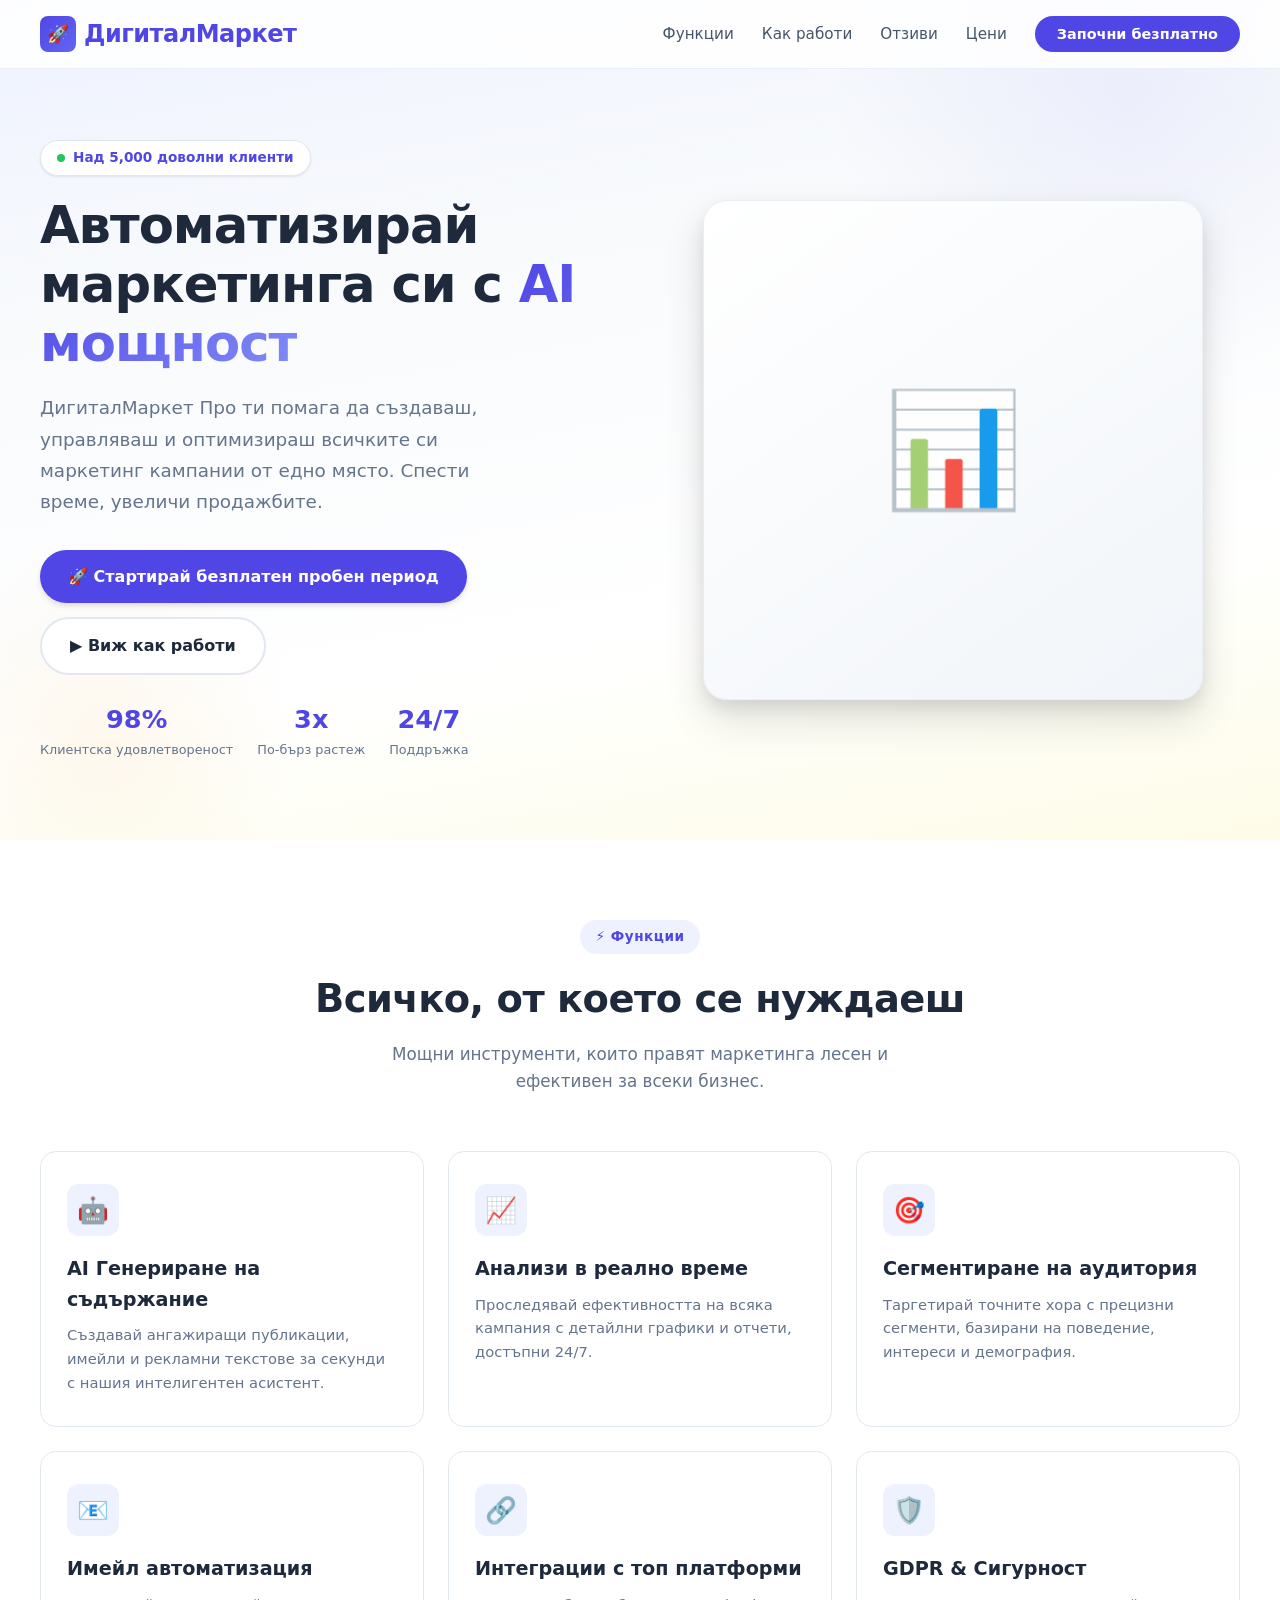
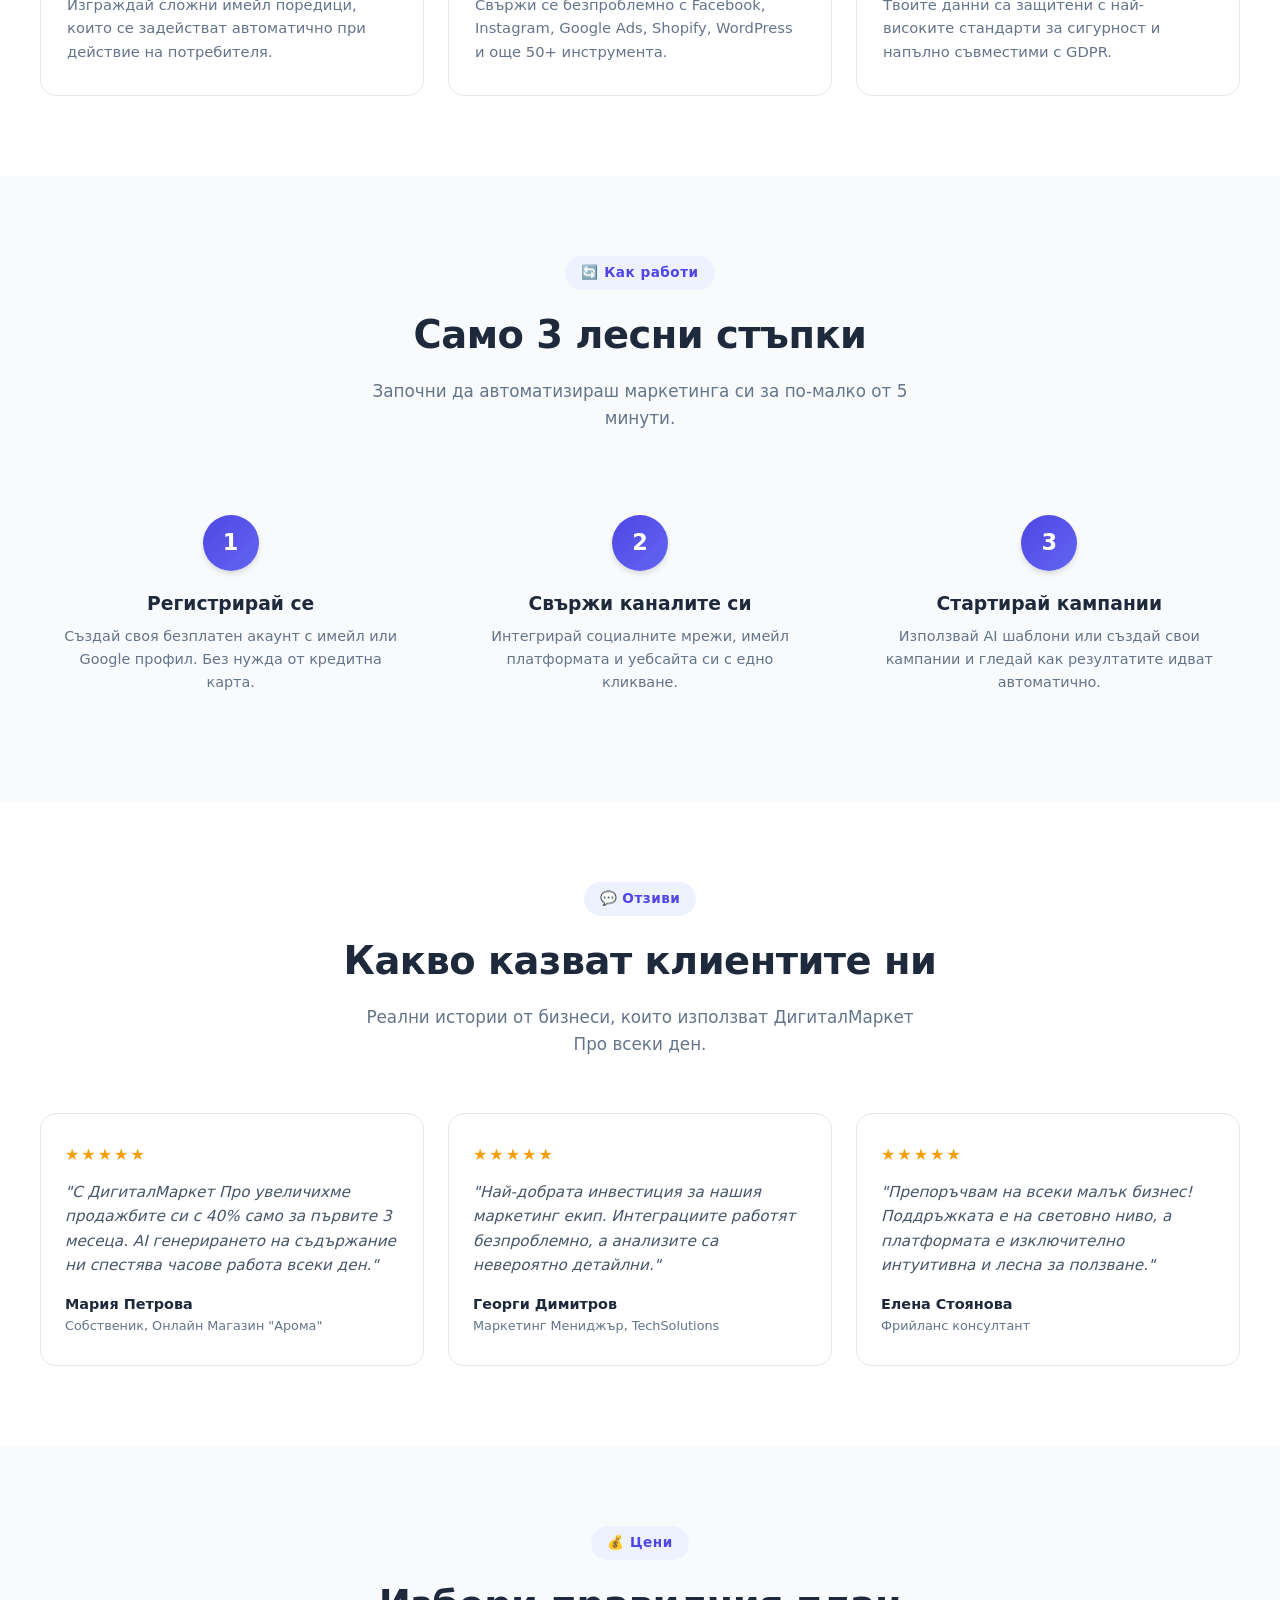
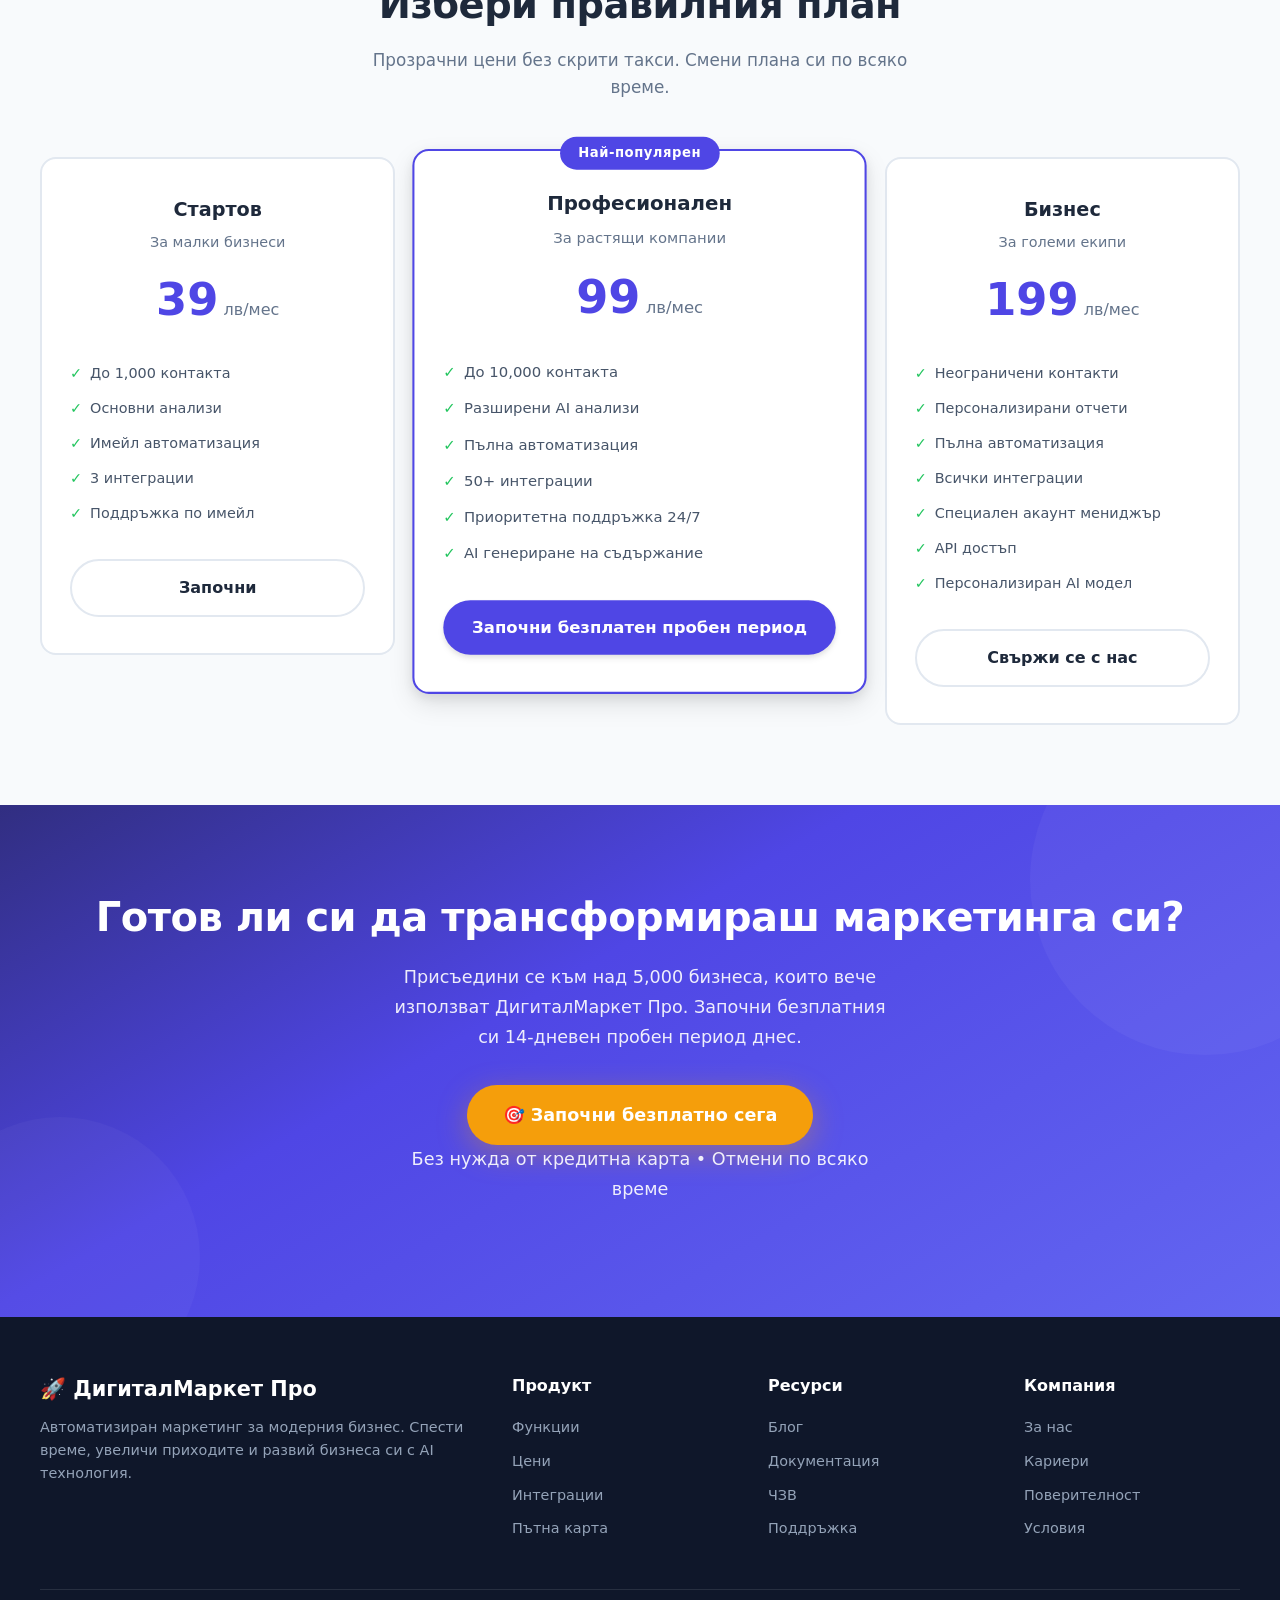
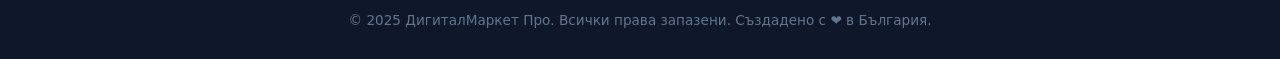
==== commit 31bcaa41: "fix: landing-builder now respects output_path — saves to user's chosen folder, not hardcoded context" ====
--- a/skills/landing-builder/context/landing.html
+++ b/skills/landing-builder/context/landing.html
@@ -3,28 +3,30 @@
 <head>
     <meta charset="UTF-8">
     <meta name="viewport" content="width=device-width, initial-scale=1.0">
-    <title>Дигитално Решение - Трансформирайте Вашия Бизнес</title>
+    <title>ДигиталМаркет Про | Автоматизиран маркетинг за вашия бизнес</title>
     <style>
         :root {
-            --primary: #4F46E5;
-            --primary-dark: #3730A3;
-            --secondary: #7C3AED;
-            --accent: #F59E0B;
-            --dark: #1E293B;
-            --gray: #64748B;
-            --light-gray: #F1F5F9;
-            --white: #FFFFFF;
-            --gradient: linear-gradient(135deg, #4F46E5 0%, #7C3AED 100%);
-            --gradient-light: linear-gradient(135deg, #EEF2FF 0%, #F5F3FF 100%);
+            --primary: #4f46e5;
+            --primary-dark: #3730a3;
+            --primary-light: #6366f1;
+            --accent: #f59e0b;
+            --accent-hover: #d97706;
+            --bg-light: #f8fafc;
+            --bg-white: #ffffff;
+            --text-dark: #1e293b;
+            --text-medium: #475569;
+            --text-light: #64748b;
+            --border: #e2e8f0;
             --shadow-sm: 0 1px 3px rgba(0, 0, 0, 0.06), 0 1px 2px rgba(0, 0, 0, 0.04);
             --shadow-md: 0 4px 6px rgba(0, 0, 0, 0.07), 0 2px 4px rgba(0, 0, 0, 0.06);
-            --shadow-lg: 0 20px 40px rgba(0, 0, 0, 0.10), 0 8px 16px rgba(0, 0, 0, 0.06);
-            --shadow-xl: 0 25px 50px rgba(79, 70, 229, 0.18), 0 10px 20px rgba(0, 0, 0, 0.08);
+            --shadow-lg: 0 10px 25px rgba(0, 0, 0, 0.1), 0 4px 10px rgba(0, 0, 0, 0.08);
+            --shadow-xl: 0 20px 40px rgba(0, 0, 0, 0.12), 0 8px 16px rgba(0, 0, 0, 0.08);
             --radius-sm: 8px;
             --radius-md: 12px;
-            --radius-lg: 20px;
-            --radius-xl: 28px;
-            --transition: all 0.3s cubic-bezier(0.4, 0, 0.2, 1);
+            --radius-lg: 16px;
+            --radius-xl: 24px;
+            --transition: 0.3s cubic-bezier(0.4, 0, 0.2, 1);
+            --max-width: 1200px;
         }
 
         * {
@@ -35,131 +37,114 @@
 
         html {
             scroll-behavior: smooth;
-            font-size: 16px;
         }
 
         body {
-            font-family: 'Inter', 'Segoe UI', system-ui, -apple-system, BlinkMacSystemFont, sans-serif;
-            color: var(--dark);
-            background-color: var(--white);
+            font-family: 'Segoe UI', system-ui, -apple-system, BlinkMacSystemFont, 'Helvetica Neue', Arial, sans-serif;
+            color: var(--text-dark);
+            background-color: var(--bg-white);
             line-height: 1.6;
             -webkit-font-smoothing: antialiased;
             -moz-osx-font-smoothing: grayscale;
             overflow-x: hidden;
         }
 
-        /* ========== NAVIGATION ========== */
+        /* ============ NAVIGATION ============ */
         .nav {
             position: fixed;
             top: 0;
             left: 0;
             right: 0;
             z-index: 1000;
-            background: rgba(255, 255, 255, 0.88);
-            backdrop-filter: blur(20px);
-            -webkit-backdrop-filter: blur(20px);
+            background: rgba(255, 255, 255, 0.85);
+            backdrop-filter: blur(18px);
+            -webkit-backdrop-filter: blur(18px);
             border-bottom: 1px solid rgba(226, 232, 240, 0.7);
             transition: var(--transition);
-            padding: 0 16px;
-        }
-
+            padding: 0 20px;
+        }
         .nav.scrolled {
             box-shadow: var(--shadow-md);
-            background: rgba(255, 255, 255, 0.96);
-        }
-
+            background: rgba(255, 255, 255, 0.95);
+        }
         .nav-inner {
-            max-width: 1200px;
+            max-width: var(--max-width);
             margin: 0 auto;
             display: flex;
             align-items: center;
             justify-content: space-between;
-            height: 64px;
-        }
-
+            height: 68px;
+        }
         .nav-logo {
-            display: flex;
-            align-items: center;
-            gap: 10px;
+            font-size: 1.5rem;
             font-weight: 800;
-            font-size: 1.35rem;
             color: var(--primary);
             text-decoration: none;
             letter-spacing: -0.5px;
-            white-space: nowrap;
-        }
-
+            display: flex;
+            align-items: center;
+            gap: 8px;
+        }
         .nav-logo .logo-icon {
-            width: 38px;
-            height: 38px;
-            background: var(--gradient);
+            width: 36px;
+            height: 36px;
+            background: linear-gradient(135deg, var(--primary), var(--primary-light));
             border-radius: var(--radius-sm);
             display: flex;
             align-items: center;
             justify-content: center;
-            color: white;
-            font-size: 1.2rem;
-            flex-shrink: 0;
-        }
-
+            color: #fff;
+            font-size: 1.1rem;
+        }
         .nav-links {
             display: flex;
             align-items: center;
-            gap: 32px;
+            gap: 28px;
             list-style: none;
         }
-
         .nav-links a {
             text-decoration: none;
-            color: var(--gray);
+            color: var(--text-medium);
             font-weight: 500;
             font-size: 0.95rem;
             transition: var(--transition);
             position: relative;
-            padding: 4px 0;
-        }
-
+        }
+        .nav-links a:hover {
+            color: var(--primary);
+        }
         .nav-links a::after {
             content: '';
             position: absolute;
-            bottom: -2px;
+            bottom: -4px;
             left: 0;
             width: 0;
             height: 2px;
             background: var(--primary);
+            transition: var(--transition);
             border-radius: 2px;
-            transition: width 0.3s ease;
-        }
-
-        .nav-links a:hover {
-            color: var(--primary);
         }
         .nav-links a:hover::after {
             width: 100%;
         }
-
         .nav-cta {
-            background: var(--gradient);
-            color: var(--white) !important;
-            padding: 10px 22px !important;
-            border-radius: 50px !important;
+            background: var(--primary);
+            color: #fff !important;
+            padding: 10px 22px;
+            border-radius: 50px;
             font-weight: 600 !important;
-            transition: var(--transition) !important;
+            transition: var(--transition);
+            font-size: 0.9rem !important;
+            white-space: nowrap;
+        }
+        .nav-cta:hover {
+            background: var(--primary-dark);
+            transform: translateY(-1px);
             box-shadow: var(--shadow-md);
-            white-space: nowrap;
-            text-decoration: none;
-            font-size: 0.9rem !important;
         }
         .nav-cta::after {
             display: none !important;
         }
-        .nav-cta:hover {
-            transform: translateY(-2px);
-            box-shadow: var(--shadow-xl);
-            color: var(--white) !important;
-        }
-
-        /* Mobile menu */
         .hamburger {
             display: none;
             flex-direction: column;
@@ -170,16 +155,14 @@
             padding: 8px;
             z-index: 1001;
         }
-
         .hamburger span {
             display: block;
             width: 26px;
             height: 2.5px;
-            background: var(--dark);
+            background: var(--text-dark);
             border-radius: 3px;
             transition: var(--transition);
         }
-
         .hamburger.active span:nth-child(1) {
             transform: rotate(45deg) translate(5px, 5px);
         }
@@ -190,158 +173,129 @@
             transform: rotate(-45deg) translate(5px, -5px);
         }
 
-        /* ========== HERO SECTION ========== */
+        /* ============ HERO ============ */
         .hero {
-            padding: 140px 16px 100px;
-            background: var(--gradient-light);
+            padding: 140px 20px 80px;
+            background: linear-gradient(170deg, #eef2ff 0%, #f8fafc 30%, #ffffff 70%, #fefce8 100%);
             position: relative;
             overflow: hidden;
-            min-height: 90vh;
-            display: flex;
-            align-items: center;
-        }
-
+        }
         .hero::before {
             content: '';
             position: absolute;
-            top: -250px;
-            right: -200px;
-            width: 650px;
-            height: 650px;
-            background: radial-gradient(circle, rgba(124, 58, 237, 0.10) 0%, transparent 70%);
+            top: -200px;
+            right: -150px;
+            width: 600px;
+            height: 600px;
+            background: radial-gradient(circle, rgba(99, 102, 241, 0.08) 0%, transparent 70%);
             border-radius: 50%;
             pointer-events: none;
         }
         .hero::after {
             content: '';
             position: absolute;
-            bottom: -200px;
-            left: -150px;
-            width: 500px;
-            height: 500px;
-            background: radial-gradient(circle, rgba(79, 70, 229, 0.08) 0%, transparent 70%);
+            bottom: -100px;
+            left: -100px;
+            width: 400px;
+            height: 400px;
+            background: radial-gradient(circle, rgba(245, 158, 11, 0.07) 0%, transparent 70%);
             border-radius: 50%;
             pointer-events: none;
         }
-
         .hero-inner {
-            max-width: 1200px;
+            max-width: var(--max-width);
             margin: 0 auto;
             display: grid;
             grid-template-columns: 1fr 1fr;
-            gap: 60px;
+            gap: 50px;
             align-items: center;
             position: relative;
             z-index: 1;
         }
-
-        .hero-text {
-            display: flex;
-            flex-direction: column;
-            gap: 24px;
-        }
-
         .hero-badge {
             display: inline-flex;
             align-items: center;
             gap: 8px;
-            background: var(--white);
-            border: 1px solid #E2E8F0;
-            padding: 8px 16px;
+            background: #fff;
+            border: 1px solid var(--border);
             border-radius: 50px;
+            padding: 6px 16px;
             font-size: 0.85rem;
             font-weight: 600;
             color: var(--primary);
-            width: fit-content;
+            margin-bottom: 20px;
             box-shadow: var(--shadow-sm);
         }
-
-        .hero-badge .badge-dot {
+        .hero-badge .dot {
             width: 8px;
             height: 8px;
-            background: #10B981;
+            background: #22c55e;
             border-radius: 50%;
             animation: pulse-dot 2s infinite;
         }
-
         @keyframes pulse-dot {
             0%,
             100% {
-                box-shadow: 0 0 0 0 rgba(16, 185, 129, 0.5);
+                box-shadow: 0 0 0 0 rgba(34, 197, 94, 0.5);
             }
             50% {
-                box-shadow: 0 0 0 10px rgba(16, 185, 129, 0);
-            }
-        }
-
+                box-shadow: 0 0 0 10px rgba(34, 197, 94, 0);
+            }
+        }
         .hero h1 {
             font-size: 3.2rem;
             font-weight: 800;
             line-height: 1.15;
-            letter-spacing: -1.5px;
-            color: #0F172A;
-        }
-
+            letter-spacing: -1px;
+            color: var(--text-dark);
+            margin-bottom: 20px;
+        }
         .hero h1 .highlight {
-            background: var(--gradient);
+            background: linear-gradient(135deg, var(--primary), #818cf8);
             -webkit-background-clip: text;
             -webkit-text-fill-color: transparent;
             background-clip: text;
         }
-
         .hero p {
             font-size: 1.15rem;
-            color: var(--gray);
+            color: var(--text-light);
+            margin-bottom: 32px;
+            max-width: 480px;
             line-height: 1.7;
-            max-width: 480px;
-        }
-
+        }
         .hero-buttons {
             display: flex;
             gap: 14px;
             flex-wrap: wrap;
-            margin-top: 8px;
-        }
-
-        .btn-primary {
-            background: var(--gradient);
-            color: var(--white);
-            padding: 15px 32px;
-            border-radius: 50px;
-            font-weight: 700;
-            font-size: 1rem;
-            text-decoration: none;
+        }
+        .btn {
             display: inline-flex;
             align-items: center;
             gap: 8px;
-            border: none;
-            cursor: pointer;
-            transition: var(--transition);
-            box-shadow: var(--shadow-lg);
-            white-space: nowrap;
-            letter-spacing: -0.2px;
-        }
-        .btn-primary:hover {
-            transform: translateY(-3px);
-            box-shadow: var(--shadow-xl);
-        }
-
-        .btn-secondary {
-            background: var(--white);
-            color: var(--dark);
-            padding: 15px 32px;
+            padding: 14px 28px;
             border-radius: 50px;
             font-weight: 600;
             font-size: 1rem;
             text-decoration: none;
-            display: inline-flex;
-            align-items: center;
-            gap: 8px;
-            border: 2px solid #E2E8F0;
             cursor: pointer;
+            border: none;
             transition: var(--transition);
             white-space: nowrap;
-            letter-spacing: -0.2px;
+        }
+        .btn-primary {
+            background: var(--primary);
+            color: #fff;
+            box-shadow: var(--shadow-md);
+        }
+        .btn-primary:hover {
+            background: var(--primary-dark);
+            transform: translateY(-2px);
+            box-shadow: var(--shadow-xl);
+        }
+        .btn-secondary {
+            background: #fff;
+            color: var(--text-dark);
+            border: 2px solid var(--border);
         }
         .btn-secondary:hover {
             border-color: var(--primary);
@@ -349,342 +303,223 @@
             transform: translateY(-2px);
             box-shadow: var(--shadow-md);
         }
-
-        .hero-visual {
+        .btn-accent {
+            background: var(--accent);
+            color: #fff;
+            box-shadow: var(--shadow-md);
+        }
+        .btn-accent:hover {
+            background: var(--accent-hover);
+            transform: translateY(-2px);
+            box-shadow: var(--shadow-xl);
+        }
+        .hero-image {
             display: flex;
             align-items: center;
             justify-content: center;
-            position: relative;
-        }
-
-        .hero-card {
-            background: var(--white);
+        }
+        .hero-image-placeholder {
+            width: 100%;
+            max-width: 500px;
+            aspect-ratio: 1 / 1;
+            background: linear-gradient(145deg, #ffffff, #f1f5f9);
             border-radius: var(--radius-xl);
-            padding: 36px 28px;
             box-shadow: var(--shadow-xl);
-            width: 100%;
-            max-width: 420px;
-            border: 1px solid rgba(226, 232, 240, 0.8);
-            position: relative;
-        }
-
-        .hero-card .card-header {
-            display: flex;
-            align-items: center;
-            gap: 12px;
-            margin-bottom: 20px;
-        }
-        .hero-card .card-avatar {
-            width: 44px;
-            height: 44px;
-            border-radius: 50%;
-            background: var(--gradient);
             display: flex;
             align-items: center;
             justify-content: center;
-            color: white;
-            font-weight: 700;
-            font-size: 1.1rem;
-        }
-        .hero-card .card-stars {
-            color: #F59E0B;
-            font-size: 0.9rem;
-            letter-spacing: 2px;
-        }
-        .hero-card .card-bar {
-            height: 8px;
-            background: #E2E8F0;
-            border-radius: 4px;
-            margin-bottom: 10px;
-        }
-        .hero-card .card-bar.fill {
-            background: var(--gradient);
-            width: 78%;
-            border-radius: 4px;
-        }
-        .hero-card .card-bar.fill2 {
-            background: var(--gradient);
-            width: 62%;
-            border-radius: 4px;
-        }
-        .hero-card .card-bar.fill3 {
-            background: var(--gradient);
-            width: 89%;
-            border-radius: 4px;
-        }
-        .hero-card .card-row {
+            font-size: 6rem;
+            position: relative;
+            border: 1px solid rgba(226, 232, 240, 0.6);
+        }
+        .hero-image-placeholder .icon-main {
+            font-size: 7rem;
+            opacity: 0.9;
+        }
+        .hero-stats {
             display: flex;
-            justify-content: space-between;
+            gap: 24px;
+            margin-top: 24px;
+            flex-wrap: wrap;
+        }
+        .hero-stat {
+            text-align: center;
+        }
+        .hero-stat .number {
+            font-size: 1.6rem;
+            font-weight: 800;
+            color: var(--primary);
+        }
+        .hero-stat .label {
             font-size: 0.8rem;
-            color: var(--gray);
-            margin-bottom: 4px;
-        }
-
-        .hero-float-badge {
-            position: absolute;
-            top: -20px;
-            right: -20px;
-            background: var(--white);
-            border-radius: var(--radius-md);
-            padding: 14px 18px;
-            box-shadow: var(--shadow-lg);
-            font-weight: 700;
-            font-size: 0.9rem;
-            color: #10B981;
-            display: flex;
-            align-items: center;
-            gap: 8px;
-            border: 1px solid #E2E8F0;
-        }
-
-        /* ========== TRUST BAR ========== */
-        .trust-bar {
-            padding: 32px 16px;
-            background: var(--white);
-            border-bottom: 1px solid #F1F5F9;
-        }
-        .trust-bar-inner {
-            max-width: 1100px;
-            margin: 0 auto;
-            display: flex;
-            align-items: center;
-            justify-content: center;
-            gap: 40px;
-            flex-wrap: wrap;
-        }
-        .trust-bar span {
-            font-size: 0.85rem;
-            color: var(--gray);
+            color: var(--text-light);
             font-weight: 500;
-            white-space: nowrap;
-        }
-        .trust-bar .trust-logos {
-            display: flex;
-            gap: 30px;
-            align-items: center;
-            flex-wrap: wrap;
-            justify-content: center;
-        }
-        .trust-bar .trust-logos .tl {
-            font-weight: 700;
-            color: #94A3B8;
-            font-size: 1.1rem;
-            letter-spacing: -0.5px;
-            white-space: nowrap;
-        }
-
-        /* ========== FEATURES SECTION ========== */
-        .features {
-            padding: 100px 16px;
-            background: var(--white);
-        }
-        .features-inner {
-            max-width: 1200px;
-            margin: 0 auto;
+        }
+
+        /* ============ SECTION STYLES ============ */
+        section {
+            padding: 80px 20px;
         }
         .section-header {
             text-align: center;
-            margin-bottom: 64px;
+            margin-bottom: 56px;
         }
         .section-header .section-tag {
             display: inline-block;
-            background: #EEF2FF;
+            background: #eef2ff;
             color: var(--primary);
+            font-weight: 600;
+            font-size: 0.85rem;
             padding: 6px 16px;
             border-radius: 50px;
-            font-weight: 600;
-            font-size: 0.85rem;
-            margin-bottom: 16px;
+            margin-bottom: 14px;
+            letter-spacing: 0.5px;
         }
         .section-header h2 {
-            font-size: 2.5rem;
+            font-size: 2.4rem;
             font-weight: 800;
-            letter-spacing: -1px;
-            color: #0F172A;
+            letter-spacing: -0.5px;
+            color: var(--text-dark);
             margin-bottom: 12px;
         }
         .section-header p {
-            color: var(--gray);
-            font-size: 1.1rem;
-            max-width: 560px;
+            color: var(--text-light);
+            font-size: 1.05rem;
+            max-width: 550px;
             margin: 0 auto;
         }
-
+        .container {
+            max-width: var(--max-width);
+            margin: 0 auto;
+        }
+
+        /* ============ FEATURES ============ */
         .features-grid {
             display: grid;
             grid-template-columns: repeat(3, 1fr);
             gap: 24px;
         }
         .feature-card {
-            background: var(--white);
-            border: 1px solid #E2E8F0;
+            background: #fff;
+            border: 1px solid var(--border);
             border-radius: var(--radius-lg);
-            padding: 32px 24px;
+            padding: 32px 26px;
             transition: var(--transition);
             position: relative;
             overflow: hidden;
         }
-        .feature-card::before {
-            content: '';
-            position: absolute;
-            top: 0;
-            left: 0;
-            right: 0;
-            height: 3px;
-            background: var(--gradient);
-            transform: scaleX(0);
-            transform-origin: left;
-            transition: transform 0.4s ease;
-        }
-        .feature-card:hover::before {
-            transform: scaleX(1);
-        }
         .feature-card:hover {
-            border-color: #C7D2FE;
+            transform: translateY(-6px);
             box-shadow: var(--shadow-lg);
-            transform: translateY(-4px);
-        }
-        .feature-icon {
-            width: 50px;
-            height: 50px;
-            border-radius: var(--radius-sm);
-            background: var(--gradient-light);
+            border-color: transparent;
+        }
+        .feature-card .feature-icon {
+            width: 52px;
+            height: 52px;
+            border-radius: var(--radius-md);
             display: flex;
             align-items: center;
             justify-content: center;
-            font-size: 1.5rem;
+            font-size: 1.6rem;
             margin-bottom: 18px;
+            background: #eef2ff;
         }
         .feature-card h3 {
             font-size: 1.2rem;
             font-weight: 700;
             margin-bottom: 8px;
-            color: #0F172A;
+            color: var(--text-dark);
         }
         .feature-card p {
-            color: var(--gray);
-            font-size: 0.95rem;
+            color: var(--text-light);
+            font-size: 0.92rem;
             line-height: 1.6;
         }
 
-        /* ========== HOW IT WORKS ========== */
-        .how-it-works {
-            padding: 100px 16px;
-            background: var(--gradient-light);
-        }
-        .how-inner {
-            max-width: 1200px;
-            margin: 0 auto;
-        }
-        .steps-grid {
+        /* ============ HOW IT WORKS ============ */
+        .steps {
             display: grid;
             grid-template-columns: repeat(3, 1fr);
-            gap: 32px;
+            gap: 28px;
+            position: relative;
         }
         .step-card {
             text-align: center;
+            padding: 28px 20px;
             position: relative;
-            padding: 0 12px;
         }
         .step-number {
-            width: 60px;
-            height: 60px;
+            width: 56px;
+            height: 56px;
             border-radius: 50%;
-            background: var(--gradient);
-            color: white;
+            background: linear-gradient(135deg, var(--primary), var(--primary-light));
+            color: #fff;
+            font-size: 1.4rem;
             font-weight: 800;
-            font-size: 1.4rem;
             display: flex;
             align-items: center;
             justify-content: center;
-            margin: 0 auto 20px;
-            box-shadow: var(--shadow-lg);
+            margin: 0 auto 18px;
+            box-shadow: var(--shadow-md);
         }
         .step-card h3 {
             font-weight: 700;
-            font-size: 1.15rem;
-            margin-bottom: 8px;
-            color: #0F172A;
+            margin-bottom: 6px;
         }
         .step-card p {
-            color: var(--gray);
-            font-size: 0.95rem;
-            line-height: 1.6;
-        }
-        .step-connector {
+            color: var(--text-light);
+            font-size: 0.9rem;
+        }
+        .steps-connector {
             display: none;
         }
 
-        /* ========== TESTIMONIALS ========== */
-        .testimonials {
-            padding: 100px 16px;
-            background: var(--white);
-        }
-        .testimonials-inner {
-            max-width: 1200px;
-            margin: 0 auto;
-        }
+        /* ============ TESTIMONIALS ============ */
         .testimonials-grid {
             display: grid;
             grid-template-columns: repeat(3, 1fr);
             gap: 24px;
         }
         .testimonial-card {
-            background: var(--white);
-            border: 1px solid #E2E8F0;
+            background: #fff;
+            border: 1px solid var(--border);
             border-radius: var(--radius-lg);
             padding: 28px 24px;
             transition: var(--transition);
         }
         .testimonial-card:hover {
             box-shadow: var(--shadow-lg);
-            border-color: #C7D2FE;
-        }
-        .testimonial-card .t-stars {
-            color: #F59E0B;
+            border-color: transparent;
+        }
+        .testimonial-card .stars {
+            color: #f59e0b;
+            font-size: 1rem;
+            margin-bottom: 12px;
+            letter-spacing: 2px;
+        }
+        .testimonial-card .quote {
+            font-style: italic;
+            color: var(--text-medium);
+            margin-bottom: 16px;
+            font-size: 0.95rem;
+            line-height: 1.6;
+        }
+        .testimonial-card .author {
+            font-weight: 700;
+            color: var(--text-dark);
             font-size: 0.9rem;
-            letter-spacing: 2px;
-            margin-bottom: 12px;
-        }
-        .testimonial-card p {
-            color: var(--dark);
-            font-size: 0.95rem;
-            line-height: 1.7;
-            margin-bottom: 16px;
-            font-style: italic;
-        }
-        .testimonial-card .t-author {
-            display: flex;
-            align-items: center;
-            gap: 10px;
-        }
-        .testimonial-card .t-avatar {
-            width: 40px;
-            height: 40px;
-            border-radius: 50%;
-            background: var(--gradient-light);
-            display: flex;
-            align-items: center;
-            justify-content: center;
-            font-weight: 700;
-            color: var(--primary);
-            font-size: 0.9rem;
-            flex-shrink: 0;
-        }
-        .testimonial-card .t-name {
-            font-weight: 700;
-            font-size: 0.9rem;
-            color: #0F172A;
-        }
-        .testimonial-card .t-role {
+        }
+        .testimonial-card .author-role {
+            color: var(--text-light);
             font-size: 0.8rem;
-            color: var(--gray);
-        }
-
-        /* ========== CTA SECTION ========== */
+        }
+
+        /* ============ CTA SECTION ============ */
         .cta-section {
-            padding: 100px 16px;
-            background: var(--gradient);
+            background: linear-gradient(150deg, #312e81 0%, #4f46e5 40%, #6366f1 100%);
+            color: #fff;
+            text-align: center;
+            padding: 80px 20px;
             position: relative;
             overflow: hidden;
         }
@@ -693,169 +528,231 @@
             position: absolute;
             top: -100px;
             right: -100px;
-            width: 400px;
-            height: 400px;
-            background: radial-gradient(circle, rgba(255, 255, 255, 0.08) 0%, transparent 70%);
+            width: 350px;
+            height: 350px;
+            background: rgba(255, 255, 255, 0.04);
             border-radius: 50%;
             pointer-events: none;
         }
         .cta-section::after {
             content: '';
             position: absolute;
-            bottom: -120px;
+            bottom: -80px;
             left: -80px;
-            width: 350px;
-            height: 350px;
-            background: radial-gradient(circle, rgba(255, 255, 255, 0.06) 0%, transparent 70%);
+            width: 280px;
+            height: 280px;
+            background: rgba(255, 255, 255, 0.03);
             border-radius: 50%;
             pointer-events: none;
         }
-        .cta-inner {
-            max-width: 700px;
-            margin: 0 auto;
-            text-align: center;
+        .cta-section .container {
             position: relative;
             z-index: 1;
         }
-        .cta-inner h2 {
-            font-size: 2.6rem;
+        .cta-section h2 {
+            font-size: 2.5rem;
             font-weight: 800;
-            color: white;
-            letter-spacing: -1px;
-            margin-bottom: 16px;
-        }
-        .cta-inner p {
-            color: rgba(255, 255, 255, 0.85);
-            font-size: 1.15rem;
-            margin-bottom: 32px;
+            letter-spacing: -0.5px;
+            margin-bottom: 14px;
+        }
+        .cta-section p {
+            font-size: 1.1rem;
+            opacity: 0.9;
+            max-width: 500px;
+            margin: 0 auto 32px;
             line-height: 1.7;
         }
-        .btn-white {
-            background: var(--white);
+        .cta-section .btn-accent {
+            font-size: 1.1rem;
+            padding: 16px 36px;
+            box-shadow: 0 8px 30px rgba(245, 158, 11, 0.35);
+        }
+        .cta-section .btn-accent:hover {
+            box-shadow: 0 12px 40px rgba(245, 158, 11, 0.5);
+            transform: translateY(-3px);
+        }
+        .cta-note {
+            margin-top: 16px;
+            font-size: 0.85rem;
+            opacity: 0.7;
+        }
+
+        /* ============ PRICING ============ */
+        .pricing-grid {
+            display: grid;
+            grid-template-columns: repeat(3, 1fr);
+            gap: 24px;
+            align-items: start;
+        }
+        .pricing-card {
+            background: #fff;
+            border: 2px solid var(--border);
+            border-radius: var(--radius-lg);
+            padding: 36px 28px;
+            text-align: center;
+            transition: var(--transition);
+            position: relative;
+        }
+        .pricing-card.featured {
+            border-color: var(--primary);
+            box-shadow: var(--shadow-lg);
+            transform: scale(1.03);
+            z-index: 2;
+        }
+        .pricing-card.featured .badge-popular {
+            position: absolute;
+            top: -14px;
+            left: 50%;
+            transform: translateX(-50%);
+            background: var(--primary);
+            color: #fff;
+            font-size: 0.8rem;
+            font-weight: 700;
+            padding: 6px 18px;
+            border-radius: 50px;
+            letter-spacing: 0.5px;
+        }
+        .pricing-card h3 {
+            font-size: 1.2rem;
+            font-weight: 700;
+            margin-bottom: 6px;
+        }
+        .pricing-card .price {
+            font-size: 2.8rem;
+            font-weight: 800;
             color: var(--primary);
-            padding: 16px 36px;
-            border-radius: 50px;
-            font-weight: 700;
-            font-size: 1.05rem;
-            text-decoration: none;
-            display: inline-flex;
+            margin: 10px 0;
+        }
+        .pricing-card .price span {
+            font-size: 1rem;
+            font-weight: 500;
+            color: var(--text-light);
+        }
+        .pricing-card ul {
+            list-style: none;
+            margin: 20px 0 28px;
+            text-align: left;
+        }
+        .pricing-card ul li {
+            padding: 6px 0;
+            color: var(--text-medium);
+            font-size: 0.9rem;
+            display: flex;
             align-items: center;
             gap: 8px;
-            transition: var(--transition);
-            box-shadow: var(--shadow-lg);
-            border: none;
-            cursor: pointer;
-            white-space: nowrap;
-        }
-        .btn-white:hover {
-            transform: translateY(-3px);
-            box-shadow: 0 30px 50px rgba(0, 0, 0, 0.2);
-        }
-        .cta-guarantee {
-            display: flex;
-            align-items: center;
+        }
+        .pricing-card ul li::before {
+            content: '✓';
+            color: #22c55e;
+            font-weight: 700;
+            flex-shrink: 0;
+        }
+        .pricing-card .btn {
+            width: 100%;
             justify-content: center;
-            gap: 8px;
-            margin-top: 20px;
-            color: rgba(255, 255, 255, 0.75);
-            font-size: 0.85rem;
-        }
-
-        /* ========== FOOTER ========== */
+        }
+
+        /* ============ FOOTER ============ */
         .footer {
-            padding: 60px 16px 30px;
-            background: #0F172A;
-            color: #CBD5E1;
-        }
-        .footer-inner {
-            max-width: 1200px;
+            background: #0f172a;
+            color: #cbd5e1;
+            padding: 56px 20px 28px;
+        }
+        .footer-grid {
+            max-width: var(--max-width);
             margin: 0 auto;
             display: grid;
             grid-template-columns: 2fr 1fr 1fr 1fr;
             gap: 40px;
+            margin-bottom: 40px;
         }
         .footer-col h4 {
-            color: white;
+            color: #fff;
             font-weight: 700;
             margin-bottom: 16px;
-            font-size: 0.95rem;
-            letter-spacing: 0.5px;
-            text-transform: uppercase;
-        }
-        .footer-col a {
-            display: block;
-            color: #94A3B8;
+            font-size: 1rem;
+        }
+        .footer-col ul {
+            list-style: none;
+        }
+        .footer-col ul li {
+            margin-bottom: 8px;
+        }
+        .footer-col ul li a {
+            color: #94a3b8;
             text-decoration: none;
             font-size: 0.9rem;
+            transition: var(--transition);
+        }
+        .footer-col ul li a:hover {
+            color: #fff;
+        }
+        .footer-col .footer-logo {
+            font-size: 1.3rem;
+            font-weight: 800;
+            color: #fff;
             margin-bottom: 10px;
-            transition: var(--transition);
-        }
-        .footer-col a:hover {
-            color: white;
+            display: block;
+            text-decoration: none;
         }
         .footer-col p {
             font-size: 0.9rem;
-            line-height: 1.7;
-            color: #94A3B8;
-            margin-bottom: 8px;
-        }
-        .footer-logo {
-            font-weight: 800;
-            font-size: 1.3rem;
-            color: white;
-            margin-bottom: 12px;
-            display: flex;
-            align-items: center;
-            gap: 8px;
+            color: #94a3b8;
+            line-height: 1.6;
         }
         .footer-bottom {
-            max-width: 1200px;
-            margin: 40px auto 0;
-            padding-top: 24px;
-            border-top: 1px solid #1E293B;
+            max-width: var(--max-width);
+            margin: 0 auto;
+            border-top: 1px solid rgba(255, 255, 255, 0.1);
+            padding-top: 20px;
             text-align: center;
             font-size: 0.85rem;
-            color: #64748B;
-        }
-
-        /* ========== RESPONSIVE ========== */
+            color: #64748b;
+        }
+
+        /* ============ RESPONSIVE ============ */
         @media (max-width: 1024px) {
             .hero-inner {
                 grid-template-columns: 1fr;
-                gap: 40px;
                 text-align: center;
-            }
-            .hero-text {
-                align-items: center;
-            }
-            .hero h1 {
-                font-size: 2.6rem;
+                gap: 36px;
             }
             .hero p {
                 max-width: 100%;
-            }
-            .hero-visual {
-                order: -1;
-            }
-            .hero-card {
-                max-width: 340px;
-            }
-            .hero-float-badge {
-                right: 0;
-                top: -10px;
-            }
-            .features-grid {
+                margin-left: auto;
+                margin-right: auto;
+            }
+            .hero-buttons {
+                justify-content: center;
+            }
+            .hero-stats {
+                justify-content: center;
+            }
+            .hero-image-placeholder {
+                max-width: 350px;
+                margin: 0 auto;
+            }
+            .hero h1 {
+                font-size: 2.5rem;
+            }
+            .features-grid,
+            .testimonials-grid,
+            .pricing-grid {
                 grid-template-columns: repeat(2, 1fr);
             }
-            .steps-grid {
+            .pricing-card.featured {
+                transform: none;
+            }
+            .footer-grid {
+                grid-template-columns: 1fr 1fr;
+            }
+            .steps {
                 grid-template-columns: repeat(2, 1fr);
-                gap: 24px;
-            }
-            .testimonials-grid {
-                grid-template-columns: repeat(2, 1fr);
-            }
-            .footer-inner {
-                grid-template-columns: 1fr 1fr;
+            }
+            .step-card:nth-child(3) {
+                grid-column: 1 / -1;
+                max-width: 350px;
+                justify-self: center;
             }
         }
 
@@ -864,29 +761,24 @@
                 position: fixed;
                 top: 0;
                 right: -100%;
-                width: 75%;
-                max-width: 320px;
+                width: 280px;
                 height: 100vh;
-                background: white;
+                background: #fff;
                 flex-direction: column;
                 padding: 90px 30px 30px;
-                gap: 24px;
+                gap: 20px;
                 box-shadow: var(--shadow-xl);
-                transition: right 0.4s ease;
+                transition: var(--transition);
                 z-index: 999;
             }
             .nav-links.active {
                 right: 0;
             }
-            .nav-links a {
-                font-size: 1.05rem;
-            }
             .hamburger {
                 display: flex;
             }
             .hero {
-                padding: 100px 16px 60px;
-                min-height: auto;
+                padding: 110px 16px 50px;
             }
             .hero h1 {
                 font-size: 2rem;
@@ -894,53 +786,57 @@
             .hero p {
                 font-size: 1rem;
             }
+            .hero-image-placeholder {
+                max-width: 260px;
+                font-size: 4rem;
+            }
+            .hero-image-placeholder .icon-main {
+                font-size: 4.5rem;
+            }
+            section {
+                padding: 50px 16px;
+            }
+            .section-header h2 {
+                font-size: 1.7rem;
+            }
+            .features-grid,
+            .testimonials-grid,
+            .pricing-grid {
+                grid-template-columns: 1fr;
+                gap: 16px;
+            }
+            .pricing-card.featured {
+                transform: none;
+            }
+            .steps {
+                grid-template-columns: 1fr;
+                gap: 8px;
+            }
+            .step-card:nth-child(3) {
+                grid-column: auto;
+                max-width: 100%;
+            }
+            .footer-grid {
+                grid-template-columns: 1fr;
+                gap: 28px;
+            }
+            .cta-section h2 {
+                font-size: 1.8rem;
+            }
+            .btn {
+                padding: 12px 22px;
+                font-size: 0.9rem;
+            }
             .hero-buttons {
                 flex-direction: column;
+                align-items: center;
+            }
+            .hero-buttons .btn {
                 width: 100%;
-            }
-            .btn-primary,
-            .btn-secondary {
+                max-width: 300px;
                 justify-content: center;
-                width: 100%;
-                text-align: center;
-            }
-            .hero-card {
-                max-width: 280px;
-                padding: 24px 18px;
-            }
-            .hero-float-badge {
-                font-size: 0.75rem;
-                padding: 10px 14px;
-                right: -5px;
-                top: -15px;
-            }
-            .features-grid {
-                grid-template-columns: 1fr;
-                gap: 16px;
-            }
-            .steps-grid {
-                grid-template-columns: 1fr;
-                gap: 20px;
-            }
-            .testimonials-grid {
-                grid-template-columns: 1fr;
-            }
-            .section-header h2 {
-                font-size: 1.8rem;
-            }
-            .cta-inner h2 {
-                font-size: 1.8rem;
-            }
-            .footer-inner {
-                grid-template-columns: 1fr;
-                gap: 28px;
-            }
-            .trust-bar-inner {
-                flex-direction: column;
-                gap: 16px;
-                text-align: center;
-            }
-            .trust-bar .trust-logos {
+            }
+            .hero-stats {
                 gap: 16px;
             }
         }
@@ -948,66 +844,77 @@
         @media (max-width: 480px) {
             .hero h1 {
                 font-size: 1.7rem;
+                letter-spacing: 0;
             }
             .hero p {
                 font-size: 0.9rem;
             }
-            .hero-card {
-                max-width: 240px;
-                padding: 18px 14px;
-            }
-            .hero-float-badge {
-                font-size: 0.7rem;
-                padding: 8px 10px;
+            .hero-image-placeholder {
+                max-width: 200px;
+                font-size: 3rem;
+            }
+            .hero-image-placeholder .icon-main {
+                font-size: 3.5rem;
             }
             .section-header h2 {
-                font-size: 1.5rem;
-            }
-            .btn-primary,
-            .btn-secondary {
-                padding: 13px 20px;
-                font-size: 0.9rem;
+                font-size: 1.4rem;
             }
             .nav-logo {
-                font-size: 1.1rem;
+                font-size: 1.2rem;
             }
             .nav-logo .logo-icon {
                 width: 30px;
                 height: 30px;
-                font-size: 1rem;
-            }
-        }
-
-        /* Overlay for mobile menu */
-        .nav-overlay {
+                font-size: 0.9rem;
+            }
+            .pricing-card .price {
+                font-size: 2.2rem;
+            }
+            .cta-section h2 {
+                font-size: 1.5rem;
+            }
+        }
+
+        /* Mobile overlay */
+        .mobile-overlay {
             display: none;
             position: fixed;
             top: 0;
             left: 0;
             width: 100%;
             height: 100%;
-            background: rgba(0, 0, 0, 0.35);
+            background: rgba(0, 0, 0, 0.45);
             z-index: 998;
-            transition: opacity 0.3s ease;
-        }
-        .nav-overlay.active {
+            transition: opacity 0.3s;
+        }
+        .mobile-overlay.active {
             display: block;
+        }
+
+        @media (min-width: 769px) {
+            .mobile-overlay.active {
+                display: none;
+            }
         }
     </style>
 </head>
 <body>
 
-    <!-- NAVIGATION -->
+    <!-- Mobile Overlay -->
+    <div class="mobile-overlay" id="mobileOverlay"></div>
+
+    <!-- ============ NAVIGATION ============ -->
     <nav class="nav" id="navbar">
         <div class="nav-inner">
             <a href="#" class="nav-logo">
-                <span class="logo-icon">◆</span> ДигиталноРешение
+                <span class="logo-icon">🚀</span> ДигиталМаркет
             </a>
             <ul class="nav-links" id="navLinks">
-                <li><a href="#features">Функционалности</a></li>
-                <li><a href="#how">Как Работи</a></li>
+                <li><a href="#features">Функции</a></li>
+                <li><a href="#how-it-works">Как работи</a></li>
                 <li><a href="#testimonials">Отзиви</a></li>
-                <li><a href="#cta" class="nav-cta">Започни Сега</a></li>
+                <li><a href="#pricing">Цени</a></li>
+                <li><a href="#cta" class="nav-cta">Започни безплатно</a></li>
             </ul>
             <button class="hamburger" id="hamburger" aria-label="Меню">
                 <span></span>
@@ -1016,244 +923,270 @@
             </button>
         </div>
     </nav>
-    <div class="nav-overlay" id="navOverlay"></div>
-
-    <!-- HERO SECTION -->
+
+    <!-- ============ HERO ============ -->
     <section class="hero" id="hero">
         <div class="hero-inner">
-            <div class="hero-text">
+            <div class="hero-content">
                 <div class="hero-badge">
-                    <span class="badge-dot"></span> Над 10 000 доволни клиенти
-                </div>
-                <h1>Трансформирайте Вашия <span class="highlight">Бизнес</span> с Интелигентни Решения</h1>
-                <p>Модерна платформа, която автоматизира процесите, увеличава продажбите и спестява време. Всичко, от което се нуждаете — на едно място.</p>
+                    <span class="dot"></span> Над 5,000 доволни клиенти
+                </div>
+                <h1>Автоматизирай маркетинга си с <span class="highlight">AI мощност</span></h1>
+                <p>ДигиталМаркет Про ти помага да създаваш, управляваш и оптимизираш всичките си маркетинг кампании от едно място. Спести време, увеличи продажбите.</p>
                 <div class="hero-buttons">
-                    <a href="#cta" class="btn-primary">🚀 Стартирай Безплатно</a>
-                    <a href="#features" class="btn-secondary">📖 Научи Повече</a>
-                </div>
-            </div>
-            <div class="hero-visual">
-                <div class="hero-card">
-                    <div class="card-header">
-                        <div class="card-avatar">АБ</div>
-                        <div>
-                            <strong style="display:block;font-size:0.9rem;">Анализ на Растеж</strong>
-                            <span style="font-size:0.75rem;color:#64748B;">Последните 30 дни</span>
-                        </div>
-                        <span style="margin-left:auto;font-weight:700;color:#10B981;">+28%</span>
+                    <a href="#cta" class="btn btn-primary">🚀 Стартирай безплатен пробен период</a>
+                    <a href="#how-it-works" class="btn btn-secondary">▶️ Виж как работи</a>
+                </div>
+                <div class="hero-stats">
+                    <div class="hero-stat">
+                        <div class="number">98%</div>
+                        <div class="label">Клиентска удовлетвореност</div>
                     </div>
-                    <div class="card-row"><span>Продажби</span><span>78%</span></div>
-                    <div class="card-bar fill"></div>
-                    <div class="card-row"><span>Трафик</span><span>62%</span></div>
-                    <div class="card-bar fill2"></div>
-                    <div class="card-row"><span>Конверсии</span><span>89%</span></div>
-                    <div class="card-bar fill3"></div>
-                    <div style="margin-top:14px;display:flex;justify-content:space-between;font-size:0.8rem;color:#64748B;">
-                        <span>📊 +156 продажби</span><span>⭐ 4.9 / 5.0</span>
+                    <div class="hero-stat">
+                        <div class="number">3x</div>
+                        <div class="label">По-бърз растеж</div>
                     </div>
-                </div>
-                <div class="hero-float-badge">🏆 #1 в България</div>
+                    <div class="hero-stat">
+                        <div class="number">24/7</div>
+                        <div class="label">Поддръжка</div>
+                    </div>
+                </div>
+            </div>
+            <div class="hero-image">
+                <div class="hero-image-placeholder">
+                    <span class="icon-main">📊</span>
+                </div>
             </div>
         </div>
     </section>
 
-    <!-- TRUST BAR -->
-    <div class="trust-bar">
-        <div class="trust-bar-inner">
-            <span>Доверен от компании като:</span>
-            <div class="trust-logos">
-                <span class="tl">TechCorp</span>
-                <span class="tl">SmartBiz</span>
-                <span class="tl">GrowthLab</span>
-                <span class="tl">DigitalPro</span>
-                <span class="tl">InnovateBG</span>
-            </div>
-        </div>
-    </div>
-
-    <!-- FEATURES SECTION -->
-    <section class="features" id="features">
-        <div class="features-inner">
+    <!-- ============ FEATURES ============ -->
+    <section id="features">
+        <div class="container">
             <div class="section-header">
-                <span class="section-tag">⚡ Функционалности</span>
-                <h2>Всичко, от Което Се Нуждаете</h2>
-                <p>Мощни инструменти, проектирани да ускорят растежа на вашия бизнес и да опростят ежедневните задачи.</p>
+                <span class="section-tag">⚡ Функции</span>
+                <h2>Всичко, от което се нуждаеш</h2>
+                <p>Мощни инструменти, които правят маркетинга лесен и ефективен за всеки бизнес.</p>
             </div>
             <div class="features-grid">
                 <div class="feature-card">
-                    <div class="feature-icon">📊</div>
-                    <h3>Разширен Анализ</h3>
-                    <p>Данни в реално време, интелигентни отчети и прогнози, които ви помагат да вземате информирани решения за вашия бизнес.</p>
+                    <div class="feature-icon">🤖</div>
+                    <h3>AI Генериране на съдържание</h3>
+                    <p>Създавай ангажиращи публикации, имейли и рекламни текстове за секунди с нашия интелигентен асистент.</p>
                 </div>
                 <div class="feature-card">
-                    <div class="feature-icon">⚡</div>
-                    <h3>Автоматизация</h3>
-                    <p>Автоматизирайте повтарящи се задачи, спестете часове работа и фокусирайте екипа си върху стратегически приоритети.</p>
-                </div>
-                <div class="feature-card">
-                    <div class="feature-icon">🔒</div>
-                    <h3>Сигурност на Данните</h3>
-                    <p>Криптиране от световна класа, многофакторно удостоверяване и пълно съответствие с европейските регулации.</p>
+                    <div class="feature-icon">📈</div>
+                    <h3>Анализи в реално време</h3>
+                    <p>Проследявай ефективността на всяка кампания с детайлни графики и отчети, достъпни 24/7.</p>
                 </div>
                 <div class="feature-card">
                     <div class="feature-icon">🎯</div>
-                    <h3>Персонализация</h3>
-                    <p>Адаптирайте платформата спрямо нуждите на вашия бизнес с гъвкави настройки и персонализирани потоци.</p>
+                    <h3>Сегментиране на аудитория</h3>
+                    <p>Таргетирай точните хора с прецизни сегменти, базирани на поведение, интереси и демография.</p>
                 </div>
                 <div class="feature-card">
-                    <div class="feature-icon">📱</div>
-                    <h3>Мобилен Достъп</h3>
-                    <p>Управлявайте бизнеса си отвсякъде с напълно оптимизирано мобилно приложение за iOS и Android.</p>
+                    <div class="feature-icon">📧</div>
+                    <h3>Имейл автоматизация</h3>
+                    <p>Изграждай сложни имейл поредици, които се задействат автоматично при действие на потребителя.</p>
                 </div>
                 <div class="feature-card">
-                    <div class="feature-icon">💬</div>
-                    <h3>24/7 Поддръжка</h3>
-                    <p>Специализиран екип от експерти, готови да ви помогнат по всяко време — на български и английски език.</p>
+                    <div class="feature-icon">🔗</div>
+                    <h3>Интеграции с топ платформи</h3>
+                    <p>Свържи се безпроблемно с Facebook, Instagram, Google Ads, Shopify, WordPress и още 50+ инструмента.</p>
+                </div>
+                <div class="feature-card">
+                    <div class="feature-icon">🛡️</div>
+                    <h3>GDPR & Сигурност</h3>
+                    <p>Твоите данни са защитени с най-високите стандарти за сигурност и напълно съвместими с GDPR.</p>
                 </div>
             </div>
         </div>
     </section>
 
-    <!-- HOW IT WORKS -->
-    <section class="how-it-works" id="how">
-        <div class="how-inner">
+    <!-- ============ HOW IT WORKS ============ -->
+    <section id="how-it-works" style="background: var(--bg-light);">
+        <div class="container">
             <div class="section-header">
-                <span class="section-tag">🔄 Процес</span>
-                <h2>Как Работи?</h2>
-                <p>Само 3 лесни стъпки, за да започнете да трансформирате вашия бизнес още днес.</p>
-            </div>
-            <div class="steps-grid">
+                <span class="section-tag">🔄 Как работи</span>
+                <h2>Само 3 лесни стъпки</h2>
+                <p>Започни да автоматизираш маркетинга си за по-малко от 5 минути.</p>
+            </div>
+            <div class="steps">
                 <div class="step-card">
                     <div class="step-number">1</div>
-                    <h3>Регистрирайте Се</h3>
-                    <p>Създайте безплатен акаунт за по-малко от минута. Без нужда от кредитна карта и скрити условия.</p>
+                    <h3>Регистрирай се</h3>
+                    <p>Създай своя безплатен акаунт с имейл или Google профил. Без нужда от кредитна карта.</p>
                 </div>
                 <div class="step-card">
                     <div class="step-number">2</div>
-                    <h3>Настройте Платформата</h3>
-                    <p>Свържете вашите канали и данни. Нашият интелигентен асистент ви води стъпка по стъпка.</p>
+                    <h3>Свържи каналите си</h3>
+                    <p>Интегрирай социалните мрежи, имейл платформата и уебсайта си с едно кликване.</p>
                 </div>
                 <div class="step-card">
                     <div class="step-number">3</div>
-                    <h3>Наблюдавайте Растежа</h3>
-                    <p>Отпуснете се и гледайте как бизнесът ви расте с автоматизирани процеси и интелигентни анализи.</p>
+                    <h3>Стартирай кампании</h3>
+                    <p>Използвай AI шаблони или създай свои кампании и гледай как резултатите идват автоматично.</p>
                 </div>
             </div>
         </div>
     </section>
 
-    <!-- TESTIMONIALS -->
-    <section class="testimonials" id="testimonials">
-        <div class="testimonials-inner">
+    <!-- ============ TESTIMONIALS ============ -->
+    <section id="testimonials">
+        <div class="container">
             <div class="section-header">
-                <span class="section-tag">⭐ Отзиви</span>
-                <h2>Какво Казват Нашите Клиенти</h2>
-                <p>Реални истории от бизнеси, които вече използват платформата и постигат невероятни резултати.</p>
+                <span class="section-tag">💬 Отзиви</span>
+                <h2>Какво казват клиентите ни</h2>
+                <p>Реални истории от бизнеси, които използват ДигиталМаркет Про всеки ден.</p>
             </div>
             <div class="testimonials-grid">
                 <div class="testimonial-card">
-                    <div class="t-stars">★★★★★</div>
-                    <p>"След като започнахме да използваме платформата, продажбите ни скочиха с 35% само за първите два месеца. Интерфейсът е невероятно лесен."</p>
-                    <div class="t-author">
-                        <div class="t-avatar">МК</div>
-                        <div>
-                            <div class="t-name">Мария Кирова</div>
-                            <div class="t-role">CEO, FashionStore BG</div>
-                        </div>
-                    </div>
+                    <div class="stars">★★★★★</div>
+                    <p class="quote">"С ДигиталМаркет Про увеличихме продажбите си с 40% само за първите 3 месеца. AI генерирането на съдържание ни спестява часове работа всеки ден."</p>
+                    <div class="author">Мария Петрова</div>
+                    <div class="author-role">Собственик, Онлайн Магазин "Арома"</div>
                 </div>
                 <div class="testimonial-card">
-                    <div class="t-stars">★★★★★</div>
-                    <p>"Автоматизацията ни спести над 20 часа седмично. Екипът вече се фокусира върху креативни задачи вместо рутинна работа."</p>
-                    <div class="t-author">
-                        <div class="t-avatar">ГП</div>
-                        <div>
-                            <div class="t-name">Георги Петров</div>
-                            <div class="t-role">Мениджър, TechSolutions</div>
-                        </div>
-                    </div>
+                    <div class="stars">★★★★★</div>
+                    <p class="quote">"Най-добрата инвестиция за нашия маркетинг екип. Интеграциите работят безпроблемно, а анализите са невероятно детайлни."</p>
+                    <div class="author">Георги Димитров</div>
+                    <div class="author-role">Маркетинг Мениджър, TechSolutions</div>
                 </div>
                 <div class="testimonial-card">
-                    <div class="t-stars">★★★★★</div>
-                    <p>"Най-добрата инвестиция за нашия бизнес тази година. Поддръжката е на световно ниво и винаги получаваме помощ на български."</p>
-                    <div class="t-author">
-                        <div class="t-avatar">ДС</div>
-                        <div>
-                            <div class="t-name">Даниела Стоева</div>
-                            <div class="t-role">Собственик, CreativeHub</div>
-                        </div>
-                    </div>
+                    <div class="stars">★★★★★</div>
+                    <p class="quote">"Препоръчвам на всеки малък бизнес! Поддръжката е на световно ниво, а платформата е изключително интуитивна и лесна за ползване."</p>
+                    <div class="author">Елена Стоянова</div>
+                    <div class="author-role">Фрийланс консултант</div>
                 </div>
             </div>
         </div>
     </section>
 
-    <!-- CTA SECTION -->
-    <section class="cta-section" id="cta">
-        <div class="cta-inner">
-            <h2>Готови ли сте да Израснете?</h2>
-            <p>Присъединете се към над 10 000 бизнеса, които вече използват нашата платформа, за да постигат изключителни резултати всеки ден.</p>
-            <a href="#" class="btn-white">🚀 Стартирай Безплатно Сега</a>
-            <div class="cta-guarantee">
-                🔒 Без кредитна карта • 14-дневен безплатен период • Отмяна по всяко време
+    <!-- ============ PRICING ============ -->
+    <section id="pricing" style="background: var(--bg-light);">
+        <div class="container">
+            <div class="section-header">
+                <span class="section-tag">💰 Цени</span>
+                <h2>Избери правилния план</h2>
+                <p>Прозрачни цени без скрити такси. Смени плана си по всяко време.</p>
+            </div>
+            <div class="pricing-grid">
+                <div class="pricing-card">
+                    <h3>Стартов</h3>
+                    <p style="color:var(--text-light);font-size:0.9rem;">За малки бизнеси</p>
+                    <div class="price">39<span> лв/мес</span></div>
+                    <ul>
+                        <li>До 1,000 контакта</li>
+                        <li>Основни анализи</li>
+                        <li>Имейл автоматизация</li>
+                        <li>3 интеграции</li>
+                        <li>Поддръжка по имейл</li>
+                    </ul>
+                    <a href="#cta" class="btn btn-secondary">Започни</a>
+                </div>
+                <div class="pricing-card featured">
+                    <div class="badge-popular">Най-популярен</div>
+                    <h3>Професионален</h3>
+                    <p style="color:var(--text-light);font-size:0.9rem;">За растящи компании</p>
+                    <div class="price">99<span> лв/мес</span></div>
+                    <ul>
+                        <li>До 10,000 контакта</li>
+                        <li>Разширени AI анализи</li>
+                        <li>Пълна автоматизация</li>
+                        <li>50+ интеграции</li>
+                        <li>Приоритетна поддръжка 24/7</li>
+                        <li>AI генериране на съдържание</li>
+                    </ul>
+                    <a href="#cta" class="btn btn-primary">Започни безплатен пробен период</a>
+                </div>
+                <div class="pricing-card">
+                    <h3>Бизнес</h3>
+                    <p style="color:var(--text-light);font-size:0.9rem;">За големи екипи</p>
+                    <div class="price">199<span> лв/мес</span></div>
+                    <ul>
+                        <li>Неограничени контакти</li>
+                        <li>Персонализирани отчети</li>
+                        <li>Пълна автоматизация</li>
+                        <li>Всички интеграции</li>
+                        <li>Специален акаунт мениджър</li>
+                        <li>API достъп</li>
+                        <li>Персонализиран AI модел</li>
+                    </ul>
+                    <a href="#cta" class="btn btn-secondary">Свържи се с нас</a>
+                </div>
             </div>
         </div>
     </section>
 
-    <!-- FOOTER -->
+    <!-- ============ CTA ============ -->
+    <section class="cta-section" id="cta">
+        <div class="container">
+            <h2>Готов ли си да трансформираш маркетинга си?</h2>
+            <p>Присъедини се към над 5,000 бизнеса, които вече използват ДигиталМаркет Про. Започни безплатния си 14-дневен пробен период днес.</p>
+            <a href="#" class="btn btn-accent">🎯 Започни безплатно сега</a>
+            <p class="cta-note">Без нужда от кредитна карта • Отмени по всяко време</p>
+        </div>
+    </section>
+
+    <!-- ============ FOOTER ============ -->
     <footer class="footer">
-        <div class="footer-inner">
+        <div class="footer-grid">
             <div class="footer-col">
-                <div class="footer-logo">◆ ДигиталноРешение</div>
-                <p>Модерна платформа за бизнес растеж, автоматизация и интелигентен анализ. Създадена в България с грижа за качеството.</p>
-                <p style="margin-top:8px;">📍 София, България</p>
-                <p>📧 office@digitalnoreshenie.bg</p>
+                <a href="#" class="footer-logo">🚀 ДигиталМаркет Про</a>
+                <p>Автоматизиран маркетинг за модерния бизнес. Спести време, увеличи приходите и развий бизнеса си с AI технология.</p>
             </div>
             <div class="footer-col">
                 <h4>Продукт</h4>
-                <a href="#features">Функционалности</a>
-                <a href="#how">Как Работи</a>
-                <a href="#cta">Цени</a>
-                <a href="#">Интеграции</a>
+                <ul>
+                    <li><a href="#features">Функции</a></li>
+                    <li><a href="#pricing">Цени</a></li>
+                    <li><a href="#">Интеграции</a></li>
+                    <li><a href="#">Пътна карта</a></li>
+                </ul>
+            </div>
+            <div class="footer-col">
+                <h4>Ресурси</h4>
+                <ul>
+                    <li><a href="#">Блог</a></li>
+                    <li><a href="#">Документация</a></li>
+                    <li><a href="#">ЧЗВ</a></li>
+                    <li><a href="#">Поддръжка</a></li>
+                </ul>
             </div>
             <div class="footer-col">
                 <h4>Компания</h4>
-                <a href="#">За Нас</a>
-                <a href="#">Кариери</a>
-                <a href="#">Блог</a>
-                <a href="#">Контакти</a>
-            </div>
-            <div class="footer-col">
-                <h4>Правна Информация</h4>
-                <a href="#">Поверителност</a>
-                <a href="#">Условия за Ползване</a>
-                <a href="#">GDPR</a>
-                <a href="#">Бисквитки</a>
+                <ul>
+                    <li><a href="#">За нас</a></li>
+                    <li><a href="#">Кариери</a></li>
+                    <li><a href="#">Поверителност</a></li>
+                    <li><a href="#">Условия</a></li>
+                </ul>
             </div>
         </div>
         <div class="footer-bottom">
-            © 2025 ДигиталноРешение. Всички права запазени. Създадено с ❤️ в България.
+            <p>&copy; 2025 ДигиталМаркет Про. Всички права запазени. Създадено с ❤️ в България.</p>
         </div>
     </footer>
 
+    <!-- ============ SCRIPTS ============ -->
     <script>
         // Mobile menu toggle
         const hamburger = document.getElementById('hamburger');
         const navLinks = document.getElementById('navLinks');
-        const navOverlay = document.getElementById('navOverlay');
+        const mobileOverlay = document.getElementById('mobileOverlay');
 
         function toggleMenu() {
             hamburger.classList.toggle('active');
             navLinks.classList.toggle('active');
-            navOverlay.classList.toggle('active');
+            mobileOverlay.classList.toggle('active');
             document.body.style.overflow = navLinks.classList.contains('active') ? 'hidden' : '';
         }
 
         hamburger.addEventListener('click', toggleMenu);
-        navOverlay.addEventListener('click', toggleMenu);
-
-        // Close menu on link click
-        navLinks.querySelectorAll('a').forEach(link => {
+        mobileOverlay.addEventListener('click', toggleMenu);
+
+        // Close menu on link click (mobile)
+        document.querySelectorAll('.nav-links a').forEach(link => {
             link.addEventListener('click', () => {
                 if (navLinks.classList.contains('active')) {
                     toggleMenu();
@@ -1264,24 +1197,24 @@
         // Navbar scroll effect
         const navbar = document.getElementById('navbar');
         window.addEventListener('scroll', () => {
-            if (window.scrollY > 50) {
+            if (window.scrollY > 20) {
                 navbar.classList.add('scrolled');
             } else {
                 navbar.classList.remove('scrolled');
             }
         });
 
-        // Smooth scroll for all anchor links (fallback)
+        // Smooth scroll for all anchor links
         document.querySelectorAll('a[href^="#"]').forEach(anchor => {
             anchor.addEventListener('click', function(e) {
-                const href = this.getAttribute('href');
-                if (href === '#') return;
-                e.preventDefault();
-                const target = document.querySelector(href);
+                const targetId = this.getAttribute('href');
+                if (targetId === '#') return;
+                const target = document.querySelector(targetId);
                 if (target) {
+                    e.preventDefault();
                     const navHeight = navbar.offsetHeight;
-                    const targetPosition = target.getBoundingClientRect().top + window.pageYOffset - navHeight -
-                        10;
+                    const targetPosition = target.getBoundingClientRect().top + window.pageYOffset -
+                        navHeight - 10;
                     window.scrollTo({
                         top: targetPosition,
                         behavior: 'smooth'
